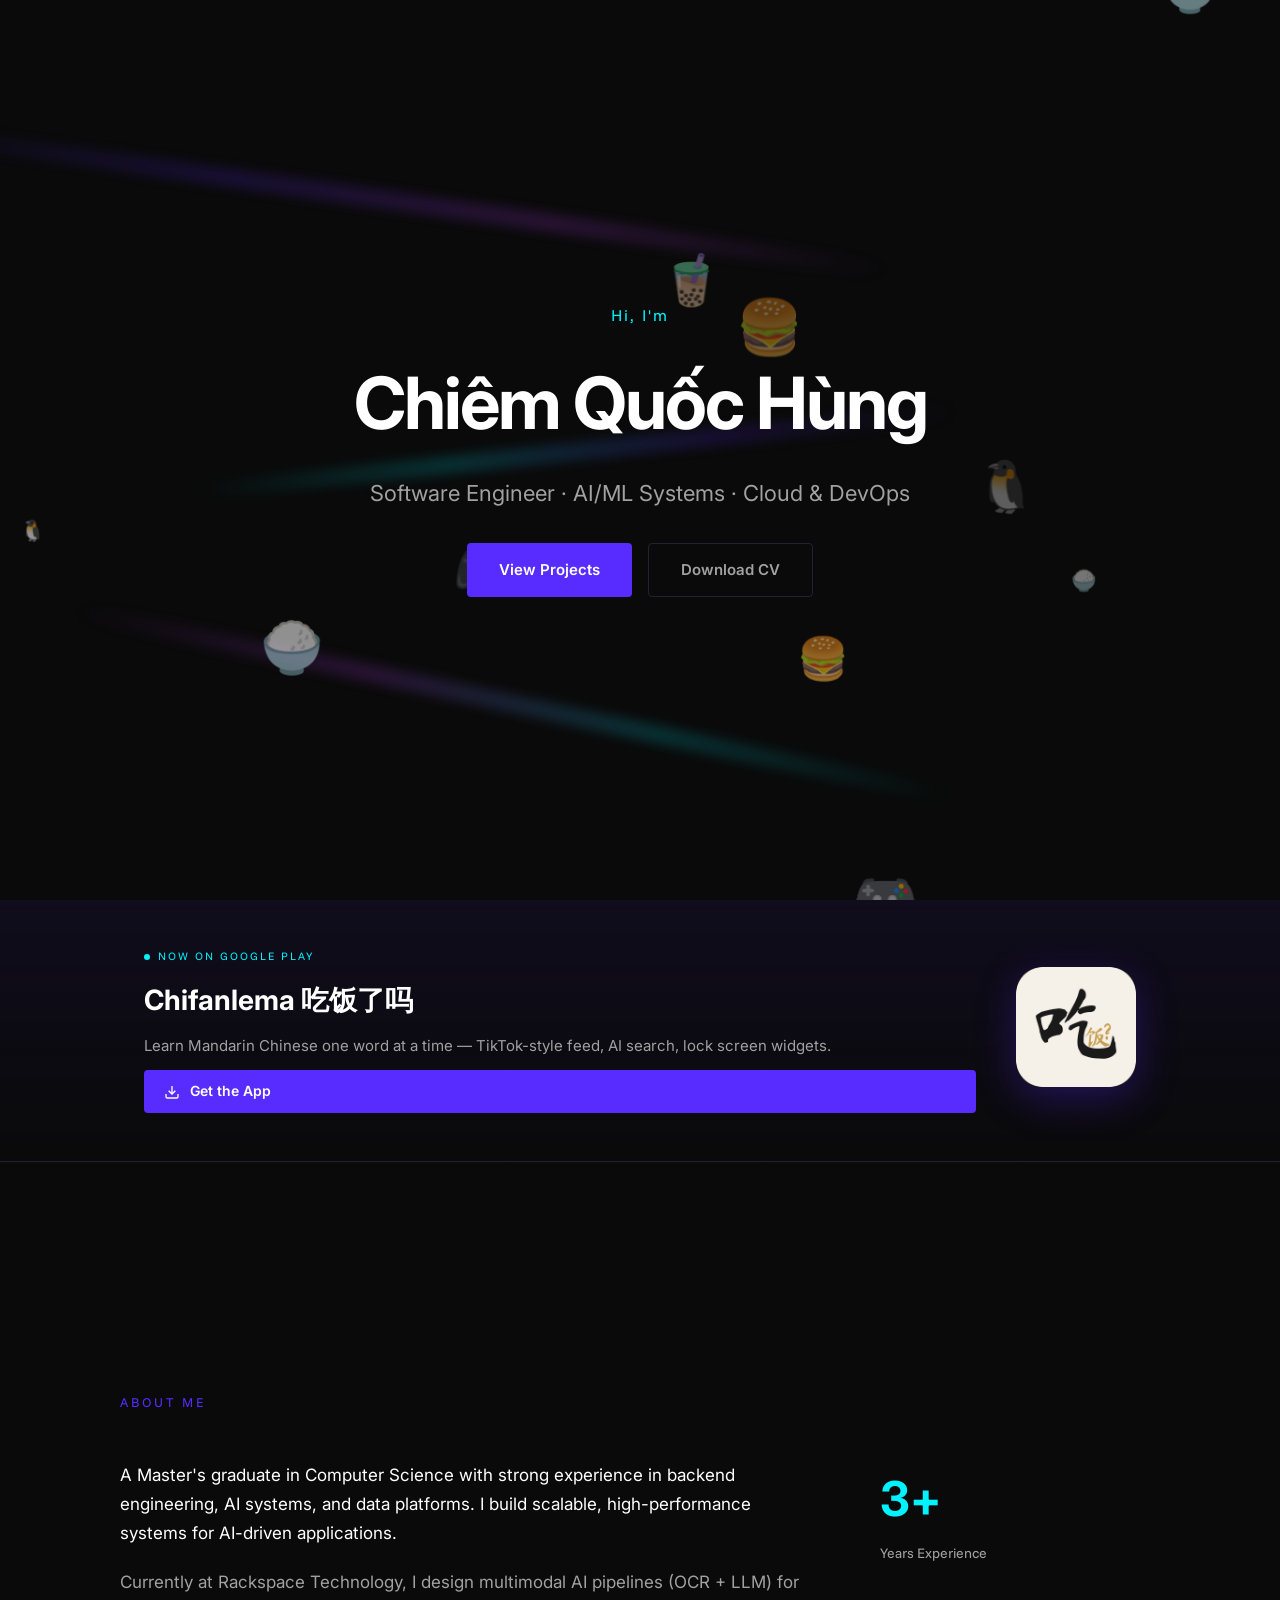
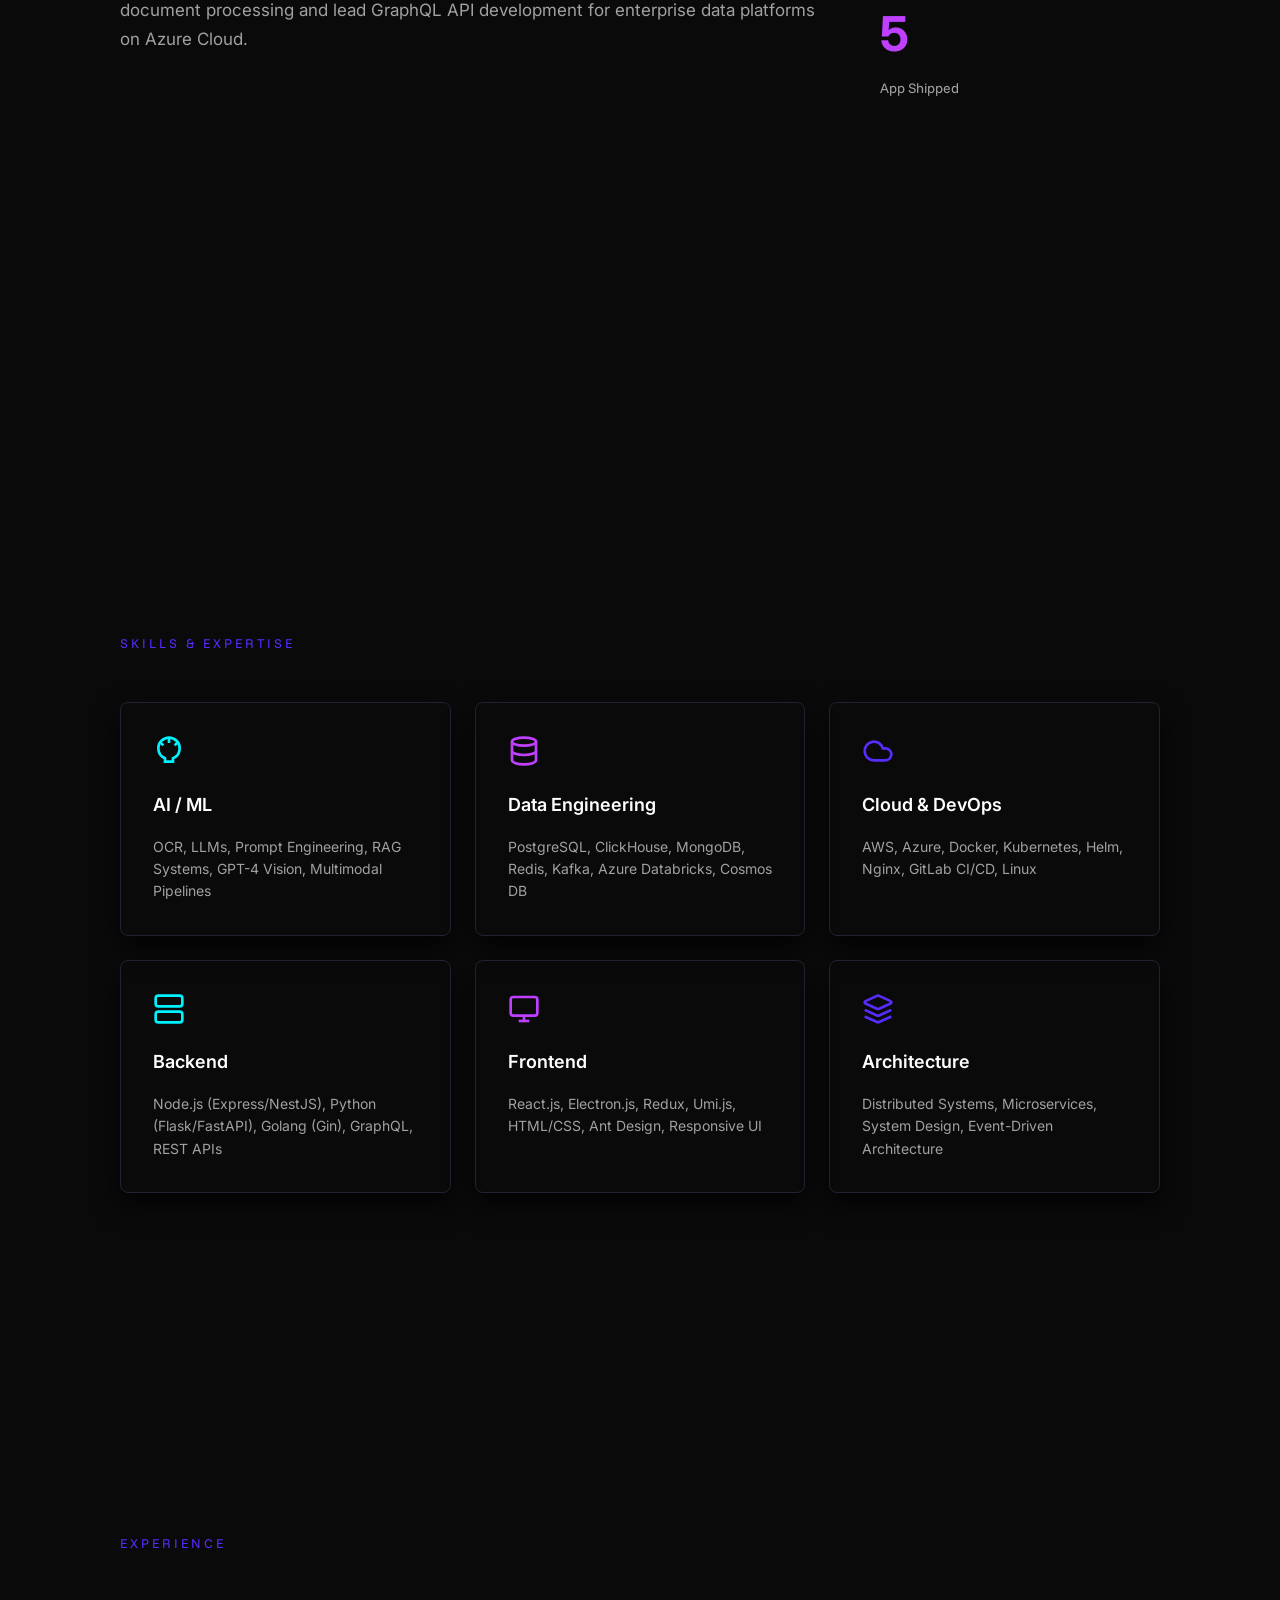
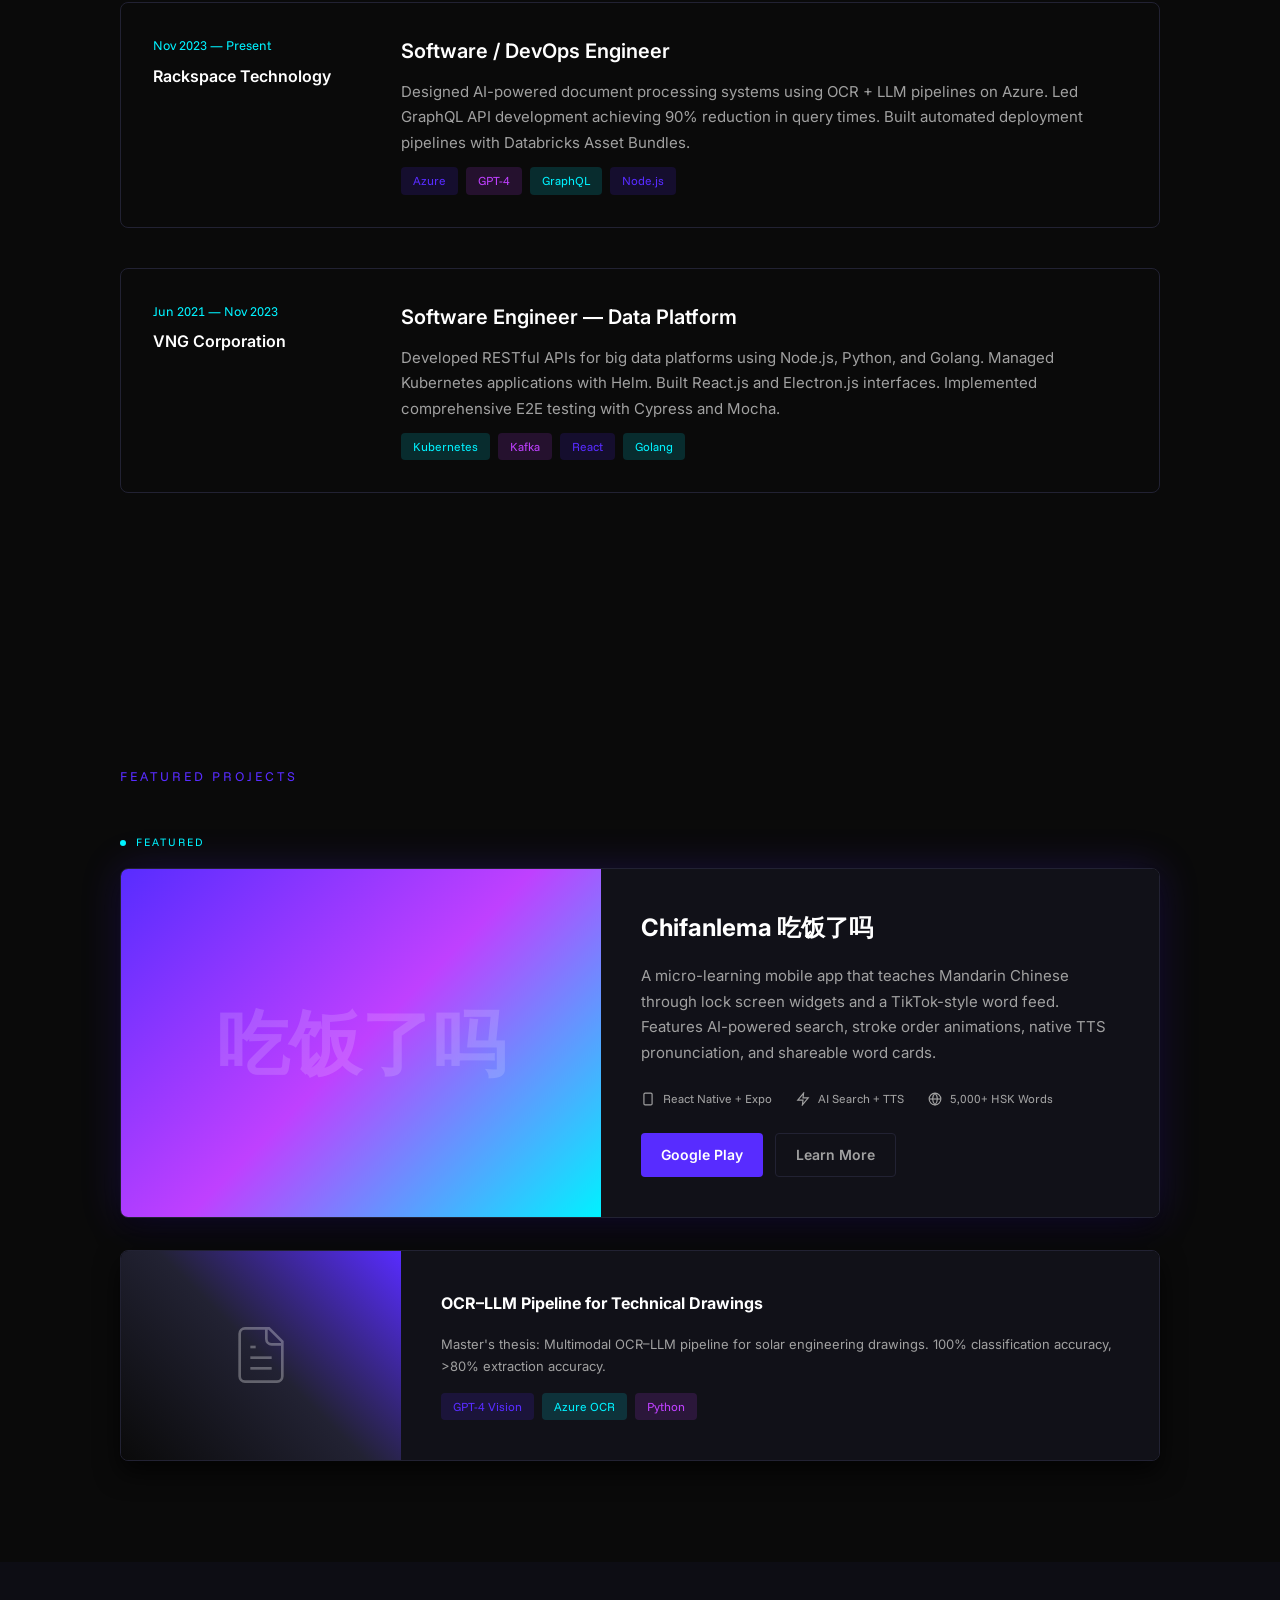
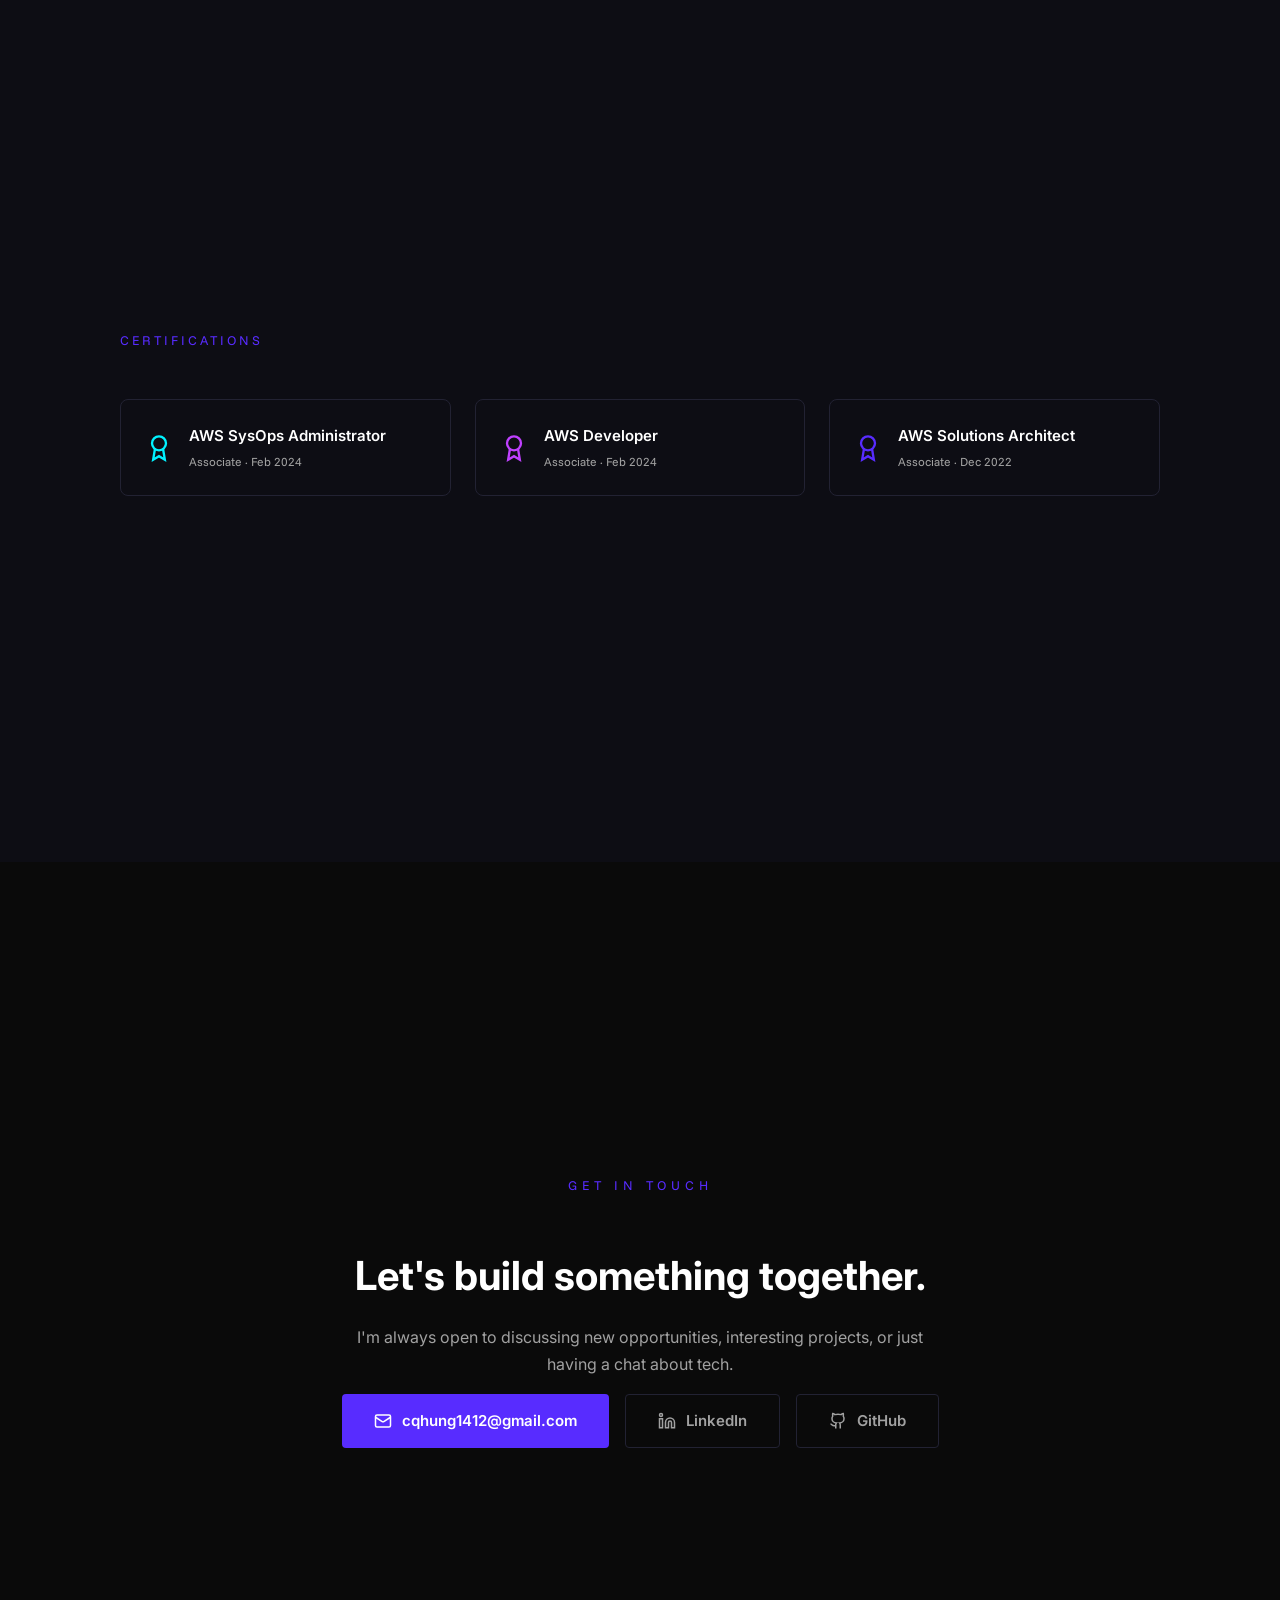
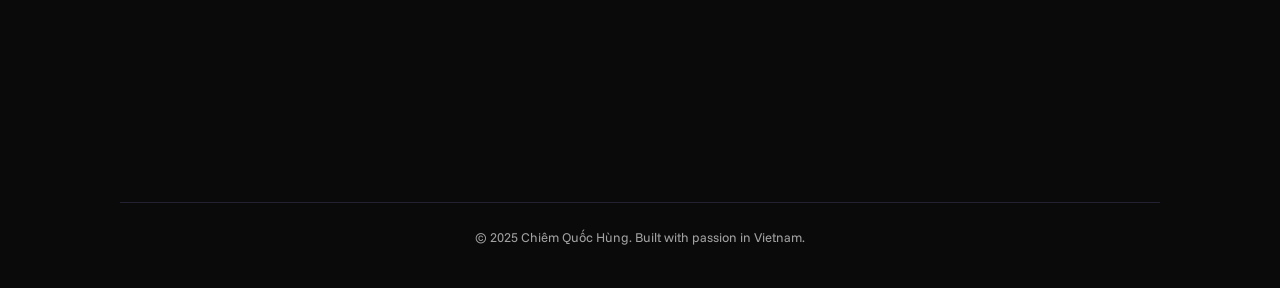
==== index.html @ ba5ef183 "feat: first commit" ====
<!DOCTYPE html>
<html lang="en">
<head>
  <meta charset="UTF-8">
  <meta name="viewport" content="width=device-width, initial-scale=1.0">
  <title>Chiêm Quốc Hùng — Software Engineer</title>
  <link rel="stylesheet" href="style.css">
  <link rel="preconnect" href="https://fonts.googleapis.com">
  <link rel="preconnect" href="https://fonts.gstatic.com" crossorigin>
  <link href="https://fonts.googleapis.com/css2?family=Inter:wght@200;400;600;700&family=Funnel+Sans:wght@400;600&display=swap" rel="stylesheet">
</head>
<body>
  <!-- Floating Emojis Background -->
  <div class="emoji-container" id="emojiContainer"></div>

  <!-- Neon Streaks -->
  <div class="neon-streaks">
    <div class="streak streak-1"></div>
    <div class="streak streak-2"></div>
    <div class="streak streak-3"></div>
  </div>

  <!-- Navigation -->
  <nav class="nav" id="nav">
    <div class="nav-inner">
      <span class="nav-logo">QH</span>
      <div class="nav-links">
        <a href="#about">About</a>
        <a href="#skills">Skills</a>
        <a href="#experience">Work</a>
        <a href="#projects">Projects</a>
        <a href="#contact" class="nav-cta">Contact</a>
      </div>
    </div>
  </nav>

  <!-- Hero Section -->
  <section class="hero" id="hero">
    <div class="hero-content">
      <span class="hero-greeting animate-in">Hi, I'm</span>
      <h1 class="hero-name animate-in" id="heroName">Chiêm Quốc Hùng</h1>
      <p class="hero-role animate-in">Software Engineer · AI/ML Systems · Cloud & DevOps</p>
      <div class="hero-cta animate-in">
        <a href="#projects" class="btn btn-primary">View Projects</a>
        <a href="cv/Chiem-Quoc-Hung-CV.pdf" class="btn btn-secondary" download>Download CV</a>
      </div>
    </div>
  </section>

  <!-- Chifanlema Banner -->
  <section class="app-banner">
    <div class="app-banner-inner">
      <div class="app-banner-left">
        <div class="app-banner-tag">
          <span class="dot"></span>
          <span>NOW ON GOOGLE PLAY</span>
        </div>
        <h2 class="app-banner-title">Chifanlema 吃饭了吗</h2>
        <p class="app-banner-desc">Learn Mandarin Chinese one word at a time — TikTok-style feed, AI search, lock screen widgets.</p>
        <a href="https://play.google.com/store/apps/details?id=com.bigcitybear.chifanlema" class="btn btn-primary btn-sm" target="_blank">
          <svg width="16" height="16" viewBox="0 0 24 24" fill="none" stroke="currentColor" stroke-width="2"><path d="M21 15v4a2 2 0 0 1-2 2H5a2 2 0 0 1-2-2v-4"/><polyline points="7 10 12 15 17 10"/><line x1="12" y1="15" x2="12" y2="3"/></svg>
          Get the App
        </a>
      </div>
      <a href="chifanlema/index.html" class="app-banner-icon-link">
        <img src="chifanlema/assets/icon-light.png" alt="Chifanlema app icon" class="app-banner-icon">
      </a>
    </div>
  </section>

  <!-- About Section -->
  <section class="section" id="about">
    <div class="section-inner">
      <span class="section-label scroll-reveal">ABOUT ME</span>
      <div class="about-grid">
        <div class="about-text">
          <p class="scroll-reveal">A Master's graduate in Computer Science with strong experience in backend engineering, AI systems, and data platforms. I build scalable, high-performance systems for AI-driven applications.</p>
          <p class="scroll-reveal">Currently at Rackspace Technology, I design multimodal AI pipelines (OCR + LLM) for document processing and lead GraphQL API development for enterprise data platforms on Azure Cloud.</p>
          <p class="scroll-reveal">Previously at VNG Corporation, I built big data platform APIs, managed Kubernetes infrastructure, and developed React/Electron desktop applications for data engineering teams.</p>
        </div>
        <div class="about-stats">
          <div class="stat scroll-reveal">
            <div class="stat-value"><span class="stat-num" data-target="4">0</span><span class="stat-plus">+</span></div>
            <span class="stat-label">Years Experience</span>
          </div>
          <div class="stat scroll-reveal">
            <div class="stat-value"><span class="stat-num" data-target="6">0</span></div>
            <span class="stat-label">App Shipped</span>
          </div>
          <div class="stat scroll-reveal">
            <div class="stat-value"><span class="stat-num" data-target="0">0</span></div>
            <span class="stat-label">Break and Run 🎱</span>
          </div>
        </div>
      </div>
    </div>
  </section>

  <!-- Skills Section -->
  <section class="section" id="skills">
    <div class="section-inner">
      <span class="section-label scroll-reveal">SKILLS & EXPERTISE</span>
      <div class="skills-grid">
        <div class="skill-card scroll-reveal">
          <div class="skill-icon" style="color: var(--accent-tertiary)">
            <svg width="32" height="32" viewBox="0 0 24 24" fill="none" stroke="currentColor" stroke-width="2"><path d="M12 2a8 8 0 0 0-8 8c0 3.4 2.1 6.3 5 7.4V20h6v-2.6c2.9-1.1 5-4 5-7.4a8 8 0 0 0-8-8z"/><path d="M12 2v4"/><path d="m4.93 4.93 2.83 2.83"/><path d="m16.24 7.76 2.83-2.83"/></svg>
          </div>
          <h3>AI / ML</h3>
          <p>OCR, LLMs, Prompt Engineering, RAG Systems, GPT-4 Vision, Multimodal Pipelines</p>
        </div>
        <div class="skill-card scroll-reveal">
          <div class="skill-icon" style="color: var(--accent-secondary)">
            <svg width="32" height="32" viewBox="0 0 24 24" fill="none" stroke="currentColor" stroke-width="2"><ellipse cx="12" cy="5" rx="9" ry="3"/><path d="M3 5v14c0 1.66 4 3 9 3s9-1.34 9-3V5"/><path d="M3 12c0 1.66 4 3 9 3s9-1.34 9-3"/></svg>
          </div>
          <h3>Data Engineering</h3>
          <p>PostgreSQL, ClickHouse, MongoDB, Redis, Kafka, Azure Databricks, Cosmos DB</p>
        </div>
        <div class="skill-card scroll-reveal">
          <div class="skill-icon" style="color: var(--accent-primary)">
            <svg width="32" height="32" viewBox="0 0 24 24" fill="none" stroke="currentColor" stroke-width="2"><path d="M17.5 19H9a7 7 0 1 1 6.71-9h1.79a4.5 4.5 0 1 1 0 9Z"/></svg>
          </div>
          <h3>Cloud & DevOps</h3>
          <p>AWS, Azure, Docker, Kubernetes, Helm, Nginx, GitLab CI/CD, Linux</p>
        </div>
        <div class="skill-card scroll-reveal">
          <div class="skill-icon" style="color: var(--accent-tertiary)">
            <svg width="32" height="32" viewBox="0 0 24 24" fill="none" stroke="currentColor" stroke-width="2"><rect width="20" height="8" x="2" y="2" rx="2" ry="2"/><rect width="20" height="8" x="2" y="14" rx="2" ry="2"/><line x1="6" x2="6.01" y1="6" y2="6"/><line x1="6" x2="6.01" y1="18" y2="18"/></svg>
          </div>
          <h3>Backend</h3>
          <p>Node.js (Express/NestJS), Python (Flask/FastAPI), Golang (Gin), GraphQL, REST APIs</p>
        </div>
        <div class="skill-card scroll-reveal">
          <div class="skill-icon" style="color: var(--accent-secondary)">
            <svg width="32" height="32" viewBox="0 0 24 24" fill="none" stroke="currentColor" stroke-width="2"><rect width="20" height="14" x="2" y="3" rx="2"/><line x1="8" x2="16" y1="21" y2="21"/><line x1="12" x2="12" y1="17" y2="21"/></svg>
          </div>
          <h3>Frontend</h3>
          <p>React.js, Electron.js, Redux, Umi.js, HTML/CSS, Ant Design, Responsive UI</p>
        </div>
        <div class="skill-card scroll-reveal">
          <div class="skill-icon" style="color: var(--accent-primary)">
            <svg width="32" height="32" viewBox="0 0 24 24" fill="none" stroke="currentColor" stroke-width="2"><path d="m12.83 2.18a2 2 0 0 0-1.66 0L2.6 6.08a1 1 0 0 0 0 1.83l8.58 3.91a2 2 0 0 0 1.66 0l8.58-3.9a1 1 0 0 0 0-1.83Z"/><path d="m22 17.65-9.17 4.16a2 2 0 0 1-1.66 0L2 17.65"/><path d="m22 12.65-9.17 4.16a2 2 0 0 1-1.66 0L2 12.65"/></svg>
          </div>
          <h3>Architecture</h3>
          <p>Distributed Systems, Microservices, System Design, Event-Driven Architecture</p>
        </div>
      </div>
    </div>
  </section>

  <!-- Experience Section -->
  <section class="section" id="experience">
    <div class="section-inner">
      <span class="section-label scroll-reveal">EXPERIENCE</span>
      <div class="exp-list">
        <div class="exp-card scroll-reveal">
          <div class="exp-left">
            <span class="exp-date">Nov 2023 — Present</span>
            <span class="exp-company">Rackspace Technology</span>
          </div>
          <div class="exp-right">
            <h3>Software / DevOps Engineer</h3>
            <p>Designed AI-powered document processing systems using OCR + LLM pipelines on Azure. Led GraphQL API development achieving 90% reduction in query times. Built automated deployment pipelines with Databricks Asset Bundles.</p>
            <div class="tags">
              <span class="tag tag-primary">Azure</span>
              <span class="tag tag-secondary">GPT-4</span>
              <span class="tag tag-tertiary">GraphQL</span>
              <span class="tag tag-primary">Node.js</span>
            </div>
          </div>
        </div>
        <div class="exp-card scroll-reveal">
          <div class="exp-left">
            <span class="exp-date">Jun 2021 — Nov 2023</span>
            <span class="exp-company">VNG Corporation</span>
          </div>
          <div class="exp-right">
            <h3>Software Engineer — Data Platform</h3>
            <p>Developed RESTful APIs for big data platforms using Node.js, Python, and Golang. Managed Kubernetes applications with Helm. Built React.js and Electron.js interfaces. Implemented comprehensive E2E testing with Cypress and Mocha.</p>
            <div class="tags">
              <span class="tag tag-tertiary">Kubernetes</span>
              <span class="tag tag-secondary">Kafka</span>
              <span class="tag tag-primary">React</span>
              <span class="tag tag-tertiary">Golang</span>
            </div>
          </div>
        </div>
      </div>
    </div>
  </section>

  <!-- Projects Section -->
  <section class="section" id="projects">
    <div class="section-inner">
      <span class="section-label scroll-reveal">FEATURED PROJECTS</span>
      <div class="project-featured scroll-reveal">
        <div class="featured-badge"><span class="dot"></span> FEATURED</div>
        <div class="project-card project-card-featured">
          <div class="project-preview project-preview-chifanlema">
            <span class="project-preview-text">吃饭了吗</span>
          </div>
          <div class="project-body">
            <h3>Chifanlema 吃饭了吗</h3>
            <p>A micro-learning mobile app that teaches Mandarin Chinese through lock screen widgets and a TikTok-style word feed. Features AI-powered search, stroke order animations, native TTS pronunciation, and shareable word cards.</p>
            <div class="project-features">
              <span><svg width="14" height="14" viewBox="0 0 24 24" fill="none" stroke="currentColor" stroke-width="2"><rect width="14" height="20" x="5" y="2" rx="2" ry="2"/><path d="M12 18h.01"/></svg> React Native + Expo</span>
              <span><svg width="14" height="14" viewBox="0 0 24 24" fill="none" stroke="currentColor" stroke-width="2"><path d="M13 2 3 14h9l-1 8 10-12h-9l1-8z"/></svg> AI Search + TTS</span>
              <span><svg width="14" height="14" viewBox="0 0 24 24" fill="none" stroke="currentColor" stroke-width="2"><circle cx="12" cy="12" r="10"/><path d="M12 2a14.5 14.5 0 0 0 0 20 14.5 14.5 0 0 0 0-20"/><path d="M2 12h20"/></svg> 5,000+ HSK Words</span>
            </div>
            <div class="project-links">
              <a href="https://play.google.com/store/apps/details?id=com.bigcitybear.chifanlema" class="btn btn-primary btn-sm" target="_blank">Google Play</a>
              <a href="chifanlema/index.html" class="btn btn-secondary btn-sm">Learn More</a>
            </div>
          </div>
        </div>
      </div>
      <div class="project-card project-card-secondary scroll-reveal">
        <div class="project-preview project-preview-thesis">
          <svg width="64" height="64" viewBox="0 0 24 24" fill="none" stroke="currentColor" stroke-width="1" opacity="0.3"><path d="M15 2H6a2 2 0 0 0-2 2v16a2 2 0 0 0 2 2h12a2 2 0 0 0 2-2V7Z"/><path d="M14 2v4a2 2 0 0 0 2 2h4"/><path d="M10 9H8"/><path d="M16 13H8"/><path d="M16 17H8"/></svg>
        </div>
        <div class="project-body">
          <h3>OCR–LLM Pipeline for Technical Drawings</h3>
          <p>Master's thesis: Multimodal OCR–LLM pipeline for solar engineering drawings. 100% classification accuracy, >80% extraction accuracy.</p>
          <div class="tags">
            <span class="tag tag-primary">GPT-4 Vision</span>
            <span class="tag tag-tertiary">Azure OCR</span>
            <span class="tag tag-secondary">Python</span>
          </div>
        </div>
      </div>
    </div>
  </section>

  <!-- Certifications Section -->
  <section class="section section-alt" id="certifications">
    <div class="section-inner">
      <span class="section-label scroll-reveal">CERTIFICATIONS</span>
      <div class="certs-row">
        <div class="cert-card scroll-reveal">
          <svg width="28" height="28" viewBox="0 0 24 24" fill="none" stroke="var(--accent-tertiary)" stroke-width="2"><circle cx="12" cy="8" r="6"/><path d="M15.477 12.89 17 22l-5-3-5 3 1.523-9.11"/></svg>
          <div class="cert-info">
            <strong>AWS SysOps Administrator</strong>
            <span>Associate · Feb 2024</span>
          </div>
        </div>
        <div class="cert-card scroll-reveal">
          <svg width="28" height="28" viewBox="0 0 24 24" fill="none" stroke="var(--accent-secondary)" stroke-width="2"><circle cx="12" cy="8" r="6"/><path d="M15.477 12.89 17 22l-5-3-5 3 1.523-9.11"/></svg>
          <div class="cert-info">
            <strong>AWS Developer</strong>
            <span>Associate · Feb 2024</span>
          </div>
        </div>
        <div class="cert-card scroll-reveal">
          <svg width="28" height="28" viewBox="0 0 24 24" fill="none" stroke="var(--accent-primary)" stroke-width="2"><circle cx="12" cy="8" r="6"/><path d="M15.477 12.89 17 22l-5-3-5 3 1.523-9.11"/></svg>
          <div class="cert-info">
            <strong>AWS Solutions Architect</strong>
            <span>Associate · Dec 2022</span>
          </div>
        </div>
      </div>
    </div>
  </section>

  <!-- Contact Section -->
  <section class="section" id="contact">
    <div class="section-inner section-center">
      <span class="section-label scroll-reveal">GET IN TOUCH</span>
      <h2 class="contact-heading scroll-reveal" id="contactHeading">Let's build something together.</h2>
      <p class="contact-desc scroll-reveal">I'm always open to discussing new opportunities, interesting projects, or just having a chat about tech.</p>
      <div class="contact-links scroll-reveal">
        <a href="mailto:cqhung1412@gmail.com" class="btn btn-primary">
          <svg width="18" height="18" viewBox="0 0 24 24" fill="none" stroke="currentColor" stroke-width="2"><rect width="20" height="16" x="2" y="4" rx="2"/><path d="m22 7-8.97 5.7a1.94 1.94 0 0 1-2.06 0L2 7"/></svg>
          cqhung1412@gmail.com
        </a>
        <a href="https://www.linkedin.com/in/cqhung1412/" class="btn btn-secondary" target="_blank">
          <svg width="18" height="18" viewBox="0 0 24 24" fill="none" stroke="currentColor" stroke-width="2"><path d="M16 8a6 6 0 0 1 6 6v7h-4v-7a2 2 0 0 0-2-2 2 2 0 0 0-2 2v7h-4v-7a6 6 0 0 1 6-6z"/><rect width="4" height="12" x="2" y="9"/><circle cx="4" cy="4" r="2"/></svg>
          LinkedIn
        </a>
        <a href="https://github.com/cqhung1412" class="btn btn-secondary" target="_blank">
          <svg width="18" height="18" viewBox="0 0 24 24" fill="none" stroke="currentColor" stroke-width="2"><path d="M15 22v-4a4.8 4.8 0 0 0-1-3.5c3 0 6-2 6-5.5.08-1.25-.27-2.48-1-3.5.28-1.15.28-2.35 0-3.5 0 0-1 0-3 1.5-2.64-.5-5.36-.5-8 0C6 2 5 2 5 2c-.3 1.15-.3 2.35 0 3.5A5.403 5.403 0 0 0 4 9c0 3.5 3 5.5 6 5.5-.39.49-.68 1.05-.85 1.65-.17.6-.22 1.23-.15 1.85v4"/><path d="M9 18c-4.51 2-5-2-7-2"/></svg>
          GitHub
        </a>
      </div>
    </div>
  </section>

  <!-- Footer -->
  <footer class="footer">
    <div class="footer-divider"></div>
    <p>© 2025 Chiêm Quốc Hùng. Built with passion in Vietnam.</p>
  </footer>

  <script src="script.js"></script>
</body>
</html>
---- style.css ----
:root {
  --surface-inverse: #0A0A0A;
  --foreground-inverse: #FFFFFF;
  --foreground-muted: #A1A1A1;
  --border-subtle: #222233;
  --accent-primary: #582CFF;
  --accent-secondary: #BF40FF;
  --accent-tertiary: #00F2FF;
  --rounded-sm: 4px;
  --rounded-lg: 8px;
  --font-heading: 'Inter', sans-serif;
  --font-body: 'Geist', 'Inter', sans-serif;
  --font-caption: 'Funnel Sans', sans-serif;
}

* { margin: 0; padding: 0; box-sizing: border-box; }

html {
  scroll-behavior: smooth;
  scroll-snap-type: y mandatory;
}

body {
  font-family: var(--font-body);
  background: var(--surface-inverse);
  color: var(--foreground-inverse);
  line-height: 1.6;
  overflow-x: hidden;
}

/* Emoji Container */
.emoji-container {
  position: fixed;
  top: 0;
  left: 0;
  width: 100%;
  height: 100%;
  pointer-events: none;
  z-index: 1;
  overflow: hidden;
}

.floating-emoji {
  position: absolute;
  font-size: 32px;
  opacity: 0.4;
  will-change: transform;
  user-select: none;
}

/* Neon Streaks */
.neon-streaks {
  position: fixed;
  top: 0;
  left: 0;
  width: 100%;
  height: 100%;
  pointer-events: none;
  z-index: 0;
  overflow: hidden;
}

.streak {
  position: absolute;
  height: 3px;
  border-radius: 2px;
  filter: blur(8px);
  animation: streakGlow 4s ease-in-out infinite alternate;
}

.streak-1 {
  width: 80%;
  top: 22%;
  left: -10%;
  background: linear-gradient(90deg, transparent, var(--accent-primary), var(--accent-secondary), transparent);
  transform: rotate(8deg);
  animation-delay: 0s;
  animation-duration: 5s;
}

.streak-2 {
  width: 60%;
  top: 50%;
  left: 15%;
  background: linear-gradient(90deg, transparent, var(--accent-tertiary), var(--accent-primary), transparent);
  transform: rotate(-6deg);
  animation-delay: 1.5s;
  animation-duration: 6s;
}

.streak-3 {
  width: 70%;
  top: 78%;
  left: 5%;
  background: linear-gradient(90deg, transparent, var(--accent-secondary), var(--accent-tertiary), transparent);
  transform: rotate(12deg);
  animation-delay: 3s;
  animation-duration: 7s;
}

@keyframes streakGlow {
  0% { opacity: 0.15; transform: translateX(-20px) rotate(var(--rotation, 8deg)); }
  50% { opacity: 0.4; }
  100% { opacity: 0.2; transform: translateX(20px) rotate(var(--rotation, 8deg)); }
}

/* Navigation */
.nav {
  position: fixed;
  top: 0;
  left: 0;
  right: 0;
  z-index: 1000;
  padding: 16px 0;
  backdrop-filter: blur(20px);
  background: rgba(10, 10, 10, 0.8);
  border-bottom: 1px solid transparent;
  transform: translateY(-100%);
  transition: transform 0.3s ease, border-color 0.3s ease;
}

.nav.visible {
  transform: translateY(0);
  border-bottom-color: var(--border-subtle);
}

.nav-inner {
  max-width: 1040px;
  margin: 0 auto;
  padding: 0 24px;
  display: flex;
  justify-content: space-between;
  align-items: center;
}

.nav-logo {
  font-family: var(--font-heading);
  font-size: 20px;
  font-weight: 700;
  color: var(--foreground-inverse);
}

.nav-links {
  display: flex;
  align-items: center;
  gap: 32px;
}

.nav-links a {
  font-family: var(--font-body);
  font-size: 14px;
  color: var(--foreground-muted);
  text-decoration: none;
  transition: color 0.2s;
}

.nav-links a:hover {
  color: var(--foreground-inverse);
}

.nav-cta {
  background: var(--accent-primary) !important;
  color: var(--foreground-inverse) !important;
  padding: 8px 16px;
  border-radius: var(--rounded-sm);
  font-weight: 600;
}

.nav-cta:hover {
  background: #6b3fff !important;
}

/* Hero */
.hero {
  position: relative;
  min-height: 100vh;
  display: flex;
  align-items: center;
  justify-content: center;
  text-align: center;
  z-index: 2;
  padding: 0 24px;
  scroll-snap-align: start;
}

.hero-content {
  display: flex;
  flex-direction: column;
  align-items: center;
  gap: 16px;
}

.hero-greeting {
  font-family: var(--font-caption);
  font-size: 16px;
  color: var(--accent-tertiary);
  letter-spacing: 2px;
  opacity: 0;
  transform: translateY(20px);
}

.hero-name {
  font-family: var(--font-heading);
  font-size: clamp(40px, 8vw, 72px);
  font-weight: 700;
  color: var(--foreground-inverse);
  letter-spacing: -2px;
  opacity: 0;
  transform: translateY(20px);
  min-height: 1.2em;
}

.hero-role {
  font-family: var(--font-body);
  font-size: clamp(16px, 2.5vw, 22px);
  color: var(--foreground-muted);
  opacity: 0;
  transform: translateY(20px);
}

.hero-cta {
  display: flex;
  gap: 16px;
  margin-top: 16px;
  opacity: 0;
  transform: translateY(20px);
}

.animate-in.visible {
  opacity: 1;
  transform: translateY(0);
  transition: opacity 0.6s ease, transform 0.6s ease;
}

/* Buttons */
.btn {
  display: inline-flex;
  align-items: center;
  gap: 10px;
  padding: 14px 32px;
  border-radius: var(--rounded-sm);
  font-family: var(--font-body);
  font-size: 15px;
  font-weight: 600;
  text-decoration: none;
  transition: all 0.2s ease;
  cursor: pointer;
  border: none;
}

.btn-primary {
  background: var(--accent-primary);
  color: var(--foreground-inverse);
}

.btn-primary:hover {
  background: #6b3fff;
  transform: scale(1.03);
  box-shadow: 0 0 20px rgba(88, 44, 255, 0.4);
}

.btn-secondary {
  background: transparent;
  color: var(--foreground-muted);
  border: 1px solid var(--border-subtle);
}

.btn-secondary:hover {
  color: var(--foreground-inverse);
  border-color: var(--foreground-muted);
  transform: scale(1.03);
}

.btn-sm {
  padding: 10px 20px;
  font-size: 14px;
}

/* App Banner */
.app-banner {
  position: relative;
  z-index: 2;
  background: linear-gradient(180deg, rgba(88, 44, 255, 0.08) 0%, var(--surface-inverse) 100%);
  border-bottom: 1px solid var(--border-subtle);
  scroll-snap-align: start;
  scroll-margin-top: 60px;
}

.app-banner-inner {
  max-width: 1040px;
  margin: 0 auto;
  padding: 48px 24px;
  display: flex;
  align-items: center;
  gap: 40px;
}

.app-banner-left {
  flex: 1;
  display: flex;
  flex-direction: column;
  gap: 12px;
}

.app-banner-tag {
  display: flex;
  align-items: center;
  gap: 8px;
  font-family: var(--font-caption);
  font-size: 11px;
  color: var(--accent-tertiary);
  letter-spacing: 2px;
}

.dot {
  width: 6px;
  height: 6px;
  border-radius: 50%;
  background: var(--accent-tertiary);
  animation: pulse 2s ease-in-out infinite;
}

@keyframes pulse {
  0%, 100% { opacity: 1; }
  50% { opacity: 0.4; }
}

.app-banner-title {
  font-family: var(--font-heading);
  font-size: 28px;
  font-weight: 700;
  color: var(--foreground-inverse);
}

.app-banner-desc {
  font-family: var(--font-body);
  font-size: 15px;
  color: var(--foreground-muted);
  line-height: 1.6;
}

.app-banner-icon-link {
  flex-shrink: 0;
  transition: transform 0.3s ease;
  animation: iconFloat 3s ease-in-out infinite;
}

.app-banner-icon-link:hover {
  transform: scale(1.05) rotateY(10deg);
}

.app-banner-icon {
  width: 120px;
  height: 120px;
  border-radius: 24px;
  box-shadow: 0 12px 40px rgba(88, 44, 255, 0.3);
}

@keyframes iconFloat {
  0%, 100% { transform: translateY(0) rotate(0deg); }
  50% { transform: translateY(-8px) rotate(2deg); }
}

/* Sections */
.section {
  position: relative;
  z-index: 2;
  padding: 100px 24px;
  scroll-snap-align: start;
  scroll-margin-top: 60px;
  min-height: 100vh;
  display: flex;
  align-items: center;
  justify-content: center;
}

.section-alt {
  background: #0D0D14;
}

.section-inner {
  max-width: 1040px;
  margin: 0 auto;
  width: 100%;
}

.section-center {
  text-align: center;
  display: flex;
  flex-direction: column;
  align-items: center;
}

.section-label {
  display: inline-block;
  font-family: var(--font-caption);
  font-size: 13px;
  color: var(--accent-primary);
  letter-spacing: 3px;
  margin-bottom: 48px;
}

/* Scroll Reveal */
.scroll-reveal {
  opacity: 0;
  transform: translateY(30px);
  transition: opacity 0.6s ease, transform 0.6s ease;
}

.scroll-reveal.visible {
  opacity: 1;
  transform: translateY(0);
}

/* About */
.about-grid {
  display: flex;
  gap: 64px;
}

.about-text {
  flex: 1;
  display: flex;
  flex-direction: column;
  gap: 20px;
}

.about-text p {
  font-size: 17px;
  line-height: 1.7;
  color: var(--foreground-muted);
}

.about-text p:first-child {
  color: var(--foreground-inverse);
}

.about-stats {
  width: 280px;
  display: flex;
  flex-direction: column;
  gap: 32px;
}

.stat {
  display: flex;
  flex-direction: column;
  gap: 4px;
}

.stat-value {
  display: flex;
  align-items: baseline;
}

.stat-num {
  font-family: var(--font-heading);
  font-size: 48px;
  font-weight: 700;
  color: var(--accent-tertiary);
}

.stat:nth-child(2) .stat-num { color: var(--accent-secondary); }
.stat:nth-child(3) .stat-num { color: var(--accent-primary); }

.stat-plus {
  font-family: var(--font-heading);
  font-size: 48px;
  font-weight: 700;
  color: var(--accent-tertiary);
}

.stat-label {
  font-family: var(--font-caption);
  font-size: 14px;
  color: var(--foreground-muted);
}

/* Skills */
.skills-grid {
  display: grid;
  grid-template-columns: repeat(3, 1fr);
  gap: 24px;
}

.skill-card {
  padding: 32px;
  border-radius: var(--rounded-lg);
  border: 1px solid var(--border-subtle);
  box-shadow: 0 12px 24px rgba(0, 0, 0, 0.7);
  display: flex;
  flex-direction: column;
  gap: 16px;
  transition: transform 0.3s ease, box-shadow 0.3s ease;
}

.skill-card:hover {
  transform: translateY(-4px);
  box-shadow: 0 16px 32px rgba(0, 0, 0, 0.8), 0 0 20px rgba(88, 44, 255, 0.1);
}

.skill-card h3 {
  font-family: var(--font-heading);
  font-size: 18px;
  font-weight: 600;
}

.skill-card p {
  font-size: 14px;
  color: var(--foreground-muted);
  line-height: 1.6;
}

/* Experience */
.exp-list {
  display: flex;
  flex-direction: column;
  gap: 40px;
}

.exp-card {
  display: flex;
  gap: 48px;
  padding: 32px;
  border-radius: var(--rounded-lg);
  border: 1px solid var(--border-subtle);
  transition: transform 0.3s ease, border-color 0.3s ease;
}

.exp-card:hover {
  transform: translateX(4px);
  border-color: var(--accent-primary);
}

.exp-left {
  width: 200px;
  flex-shrink: 0;
  display: flex;
  flex-direction: column;
  gap: 8px;
}

.exp-date {
  font-family: var(--font-caption);
  font-size: 13px;
  color: var(--accent-tertiary);
}

.exp-company {
  font-family: var(--font-heading);
  font-size: 16px;
  font-weight: 600;
}

.exp-right {
  flex: 1;
  display: flex;
  flex-direction: column;
  gap: 12px;
}

.exp-right h3 {
  font-family: var(--font-heading);
  font-size: 20px;
  font-weight: 600;
}

.exp-right p {
  font-size: 15px;
  color: var(--foreground-muted);
  line-height: 1.7;
}

/* Tags */
.tags {
  display: flex;
  flex-wrap: wrap;
  gap: 8px;
}

.tag {
  padding: 4px 12px;
  border-radius: var(--rounded-sm);
  font-family: var(--font-caption);
  font-size: 12px;
}

.tag-primary { background: rgba(88, 44, 255, 0.15); color: var(--accent-primary); }
.tag-secondary { background: rgba(191, 64, 255, 0.15); color: var(--accent-secondary); }
.tag-tertiary { background: rgba(0, 242, 255, 0.15); color: var(--accent-tertiary); }

/* Projects */
.project-featured {
  margin-bottom: 32px;
}

.featured-badge {
  display: flex;
  align-items: center;
  gap: 10px;
  font-family: var(--font-caption);
  font-size: 11px;
  color: var(--accent-tertiary);
  letter-spacing: 2px;
  margin-bottom: 16px;
}

.project-card {
  border-radius: var(--rounded-lg);
  border: 1px solid var(--border-subtle);
  overflow: hidden;
  transition: transform 0.3s ease, box-shadow 0.3s ease;
}

.project-card:hover {
  transform: scale(1.01);
}

.project-card-featured {
  display: flex;
  box-shadow: 0 0 40px rgba(88, 44, 255, 0.2), 0 12px 24px rgba(0, 0, 0, 0.7);
  animation: featuredGlow 3s ease-in-out infinite alternate;
}

@keyframes featuredGlow {
  0% { box-shadow: 0 0 30px rgba(88, 44, 255, 0.15), 0 12px 24px rgba(0, 0, 0, 0.7); }
  100% { box-shadow: 0 0 50px rgba(88, 44, 255, 0.3), 0 12px 24px rgba(0, 0, 0, 0.7); }
}

.project-card-featured:hover {
  box-shadow: 0 0 60px rgba(88, 44, 255, 0.4), 0 16px 32px rgba(0, 0, 0, 0.8);
}

.project-card-secondary {
  display: flex;
  box-shadow: 0 12px 24px rgba(0, 0, 0, 0.7);
}

.project-preview {
  width: 480px;
  min-height: 300px;
  flex-shrink: 0;
  display: flex;
  align-items: center;
  justify-content: center;
}

.project-preview-chifanlema {
  background: linear-gradient(135deg, #582CFF, #BF40FF 50%, #00F2FF);
}

.project-preview-text {
  font-size: 72px;
  font-weight: 700;
  color: rgba(255, 255, 255, 0.15);
  font-family: var(--font-heading);
}

.project-preview-thesis {
  width: 280px;
  min-height: 200px;
  background: linear-gradient(45deg, #0A0A0A, #222233 50%, #582CFF);
  color: var(--foreground-inverse);
}

.project-body {
  flex: 1;
  padding: 40px;
  display: flex;
  flex-direction: column;
  justify-content: center;
  gap: 16px;
  background: #111118;
}

.project-body h3 {
  font-family: var(--font-heading);
  font-size: 24px;
  font-weight: 700;
}

.project-card-secondary .project-body h3 {
  font-size: 16px;
}

.project-body p {
  font-size: 15px;
  color: var(--foreground-muted);
  line-height: 1.7;
}

.project-card-secondary .project-body p {
  font-size: 13px;
}

.project-features {
  display: flex;
  gap: 24px;
  padding-top: 8px;
}

.project-features span {
  display: flex;
  align-items: center;
  gap: 8px;
  font-family: var(--font-caption);
  font-size: 12px;
  color: var(--foreground-muted);
}

.project-links {
  display: flex;
  gap: 12px;
  padding-top: 8px;
}

/* Certifications */
.certs-row {
  display: flex;
  gap: 24px;
}

.cert-card {
  flex: 1;
  display: flex;
  align-items: center;
  gap: 16px;
  padding: 24px;
  border-radius: var(--rounded-lg);
  border: 1px solid var(--border-subtle);
  transition: border-color 0.3s ease;
}

.cert-card:hover {
  border-color: var(--accent-primary);
}

.cert-info {
  display: flex;
  flex-direction: column;
  gap: 4px;
}

.cert-info strong {
  font-family: var(--font-heading);
  font-size: 15px;
  font-weight: 600;
}

.cert-info span {
  font-family: var(--font-caption);
  font-size: 12px;
  color: var(--foreground-muted);
}

/* Contact */
.contact-heading {
  font-family: var(--font-heading);
  font-size: clamp(28px, 4vw, 40px);
  font-weight: 700;
  margin-bottom: 16px;
}

.contact-desc {
  font-size: 16px;
  color: var(--foreground-muted);
  max-width: 600px;
  line-height: 1.7;
  margin-bottom: 16px;
}

.contact-links {
  display: flex;
  gap: 16px;
  flex-wrap: wrap;
  justify-content: center;
}

/* Footer */
.footer {
  position: relative;
  z-index: 2;
  padding: 40px 24px;
  text-align: center;
  scroll-snap-align: end;
}

.footer-divider {
  max-width: 1040px;
  margin: 0 auto 24px;
  height: 1px;
  background: var(--border-subtle);
}

.footer p {
  font-family: var(--font-caption);
  font-size: 13px;
  color: var(--foreground-muted);
}

/* Responsive */
@media (max-width: 900px) {
  .about-grid { flex-direction: column; }
  .about-stats { width: 100%; flex-direction: row; justify-content: space-around; }
  .skills-grid { grid-template-columns: repeat(2, 1fr); }
  .exp-card { flex-direction: column; gap: 16px; }
  .exp-left { width: 100%; }
  .project-card-featured { flex-direction: column; }
  .project-card-secondary { flex-direction: column; }
  .project-preview { width: 100%; min-height: 180px; }
  .project-preview-thesis { width: 100%; }
  .project-body { padding: 24px; }
  .project-body h3 { font-size: 20px; }
  .project-body p { font-size: 14px; }
  .project-features { flex-direction: column; gap: 8px; }
  .project-links { flex-wrap: wrap; }
  .certs-row { flex-direction: column; }
  .app-banner-inner { flex-direction: column; text-align: center; align-items: center; }
}

@media (max-width: 600px) {
  .skills-grid { grid-template-columns: 1fr; }
  .nav-links a:not(.nav-cta) { display: none; }
  .hero-cta { flex-direction: column; align-items: center; }
  .contact-links { flex-direction: column; align-items: center; }
  .project-preview-text { font-size: 48px; }
  .featured-badge { margin-bottom: 12px; }
  .section { min-height: auto; padding: 80px 16px; }
  .app-banner { scroll-snap-align: none; }
}
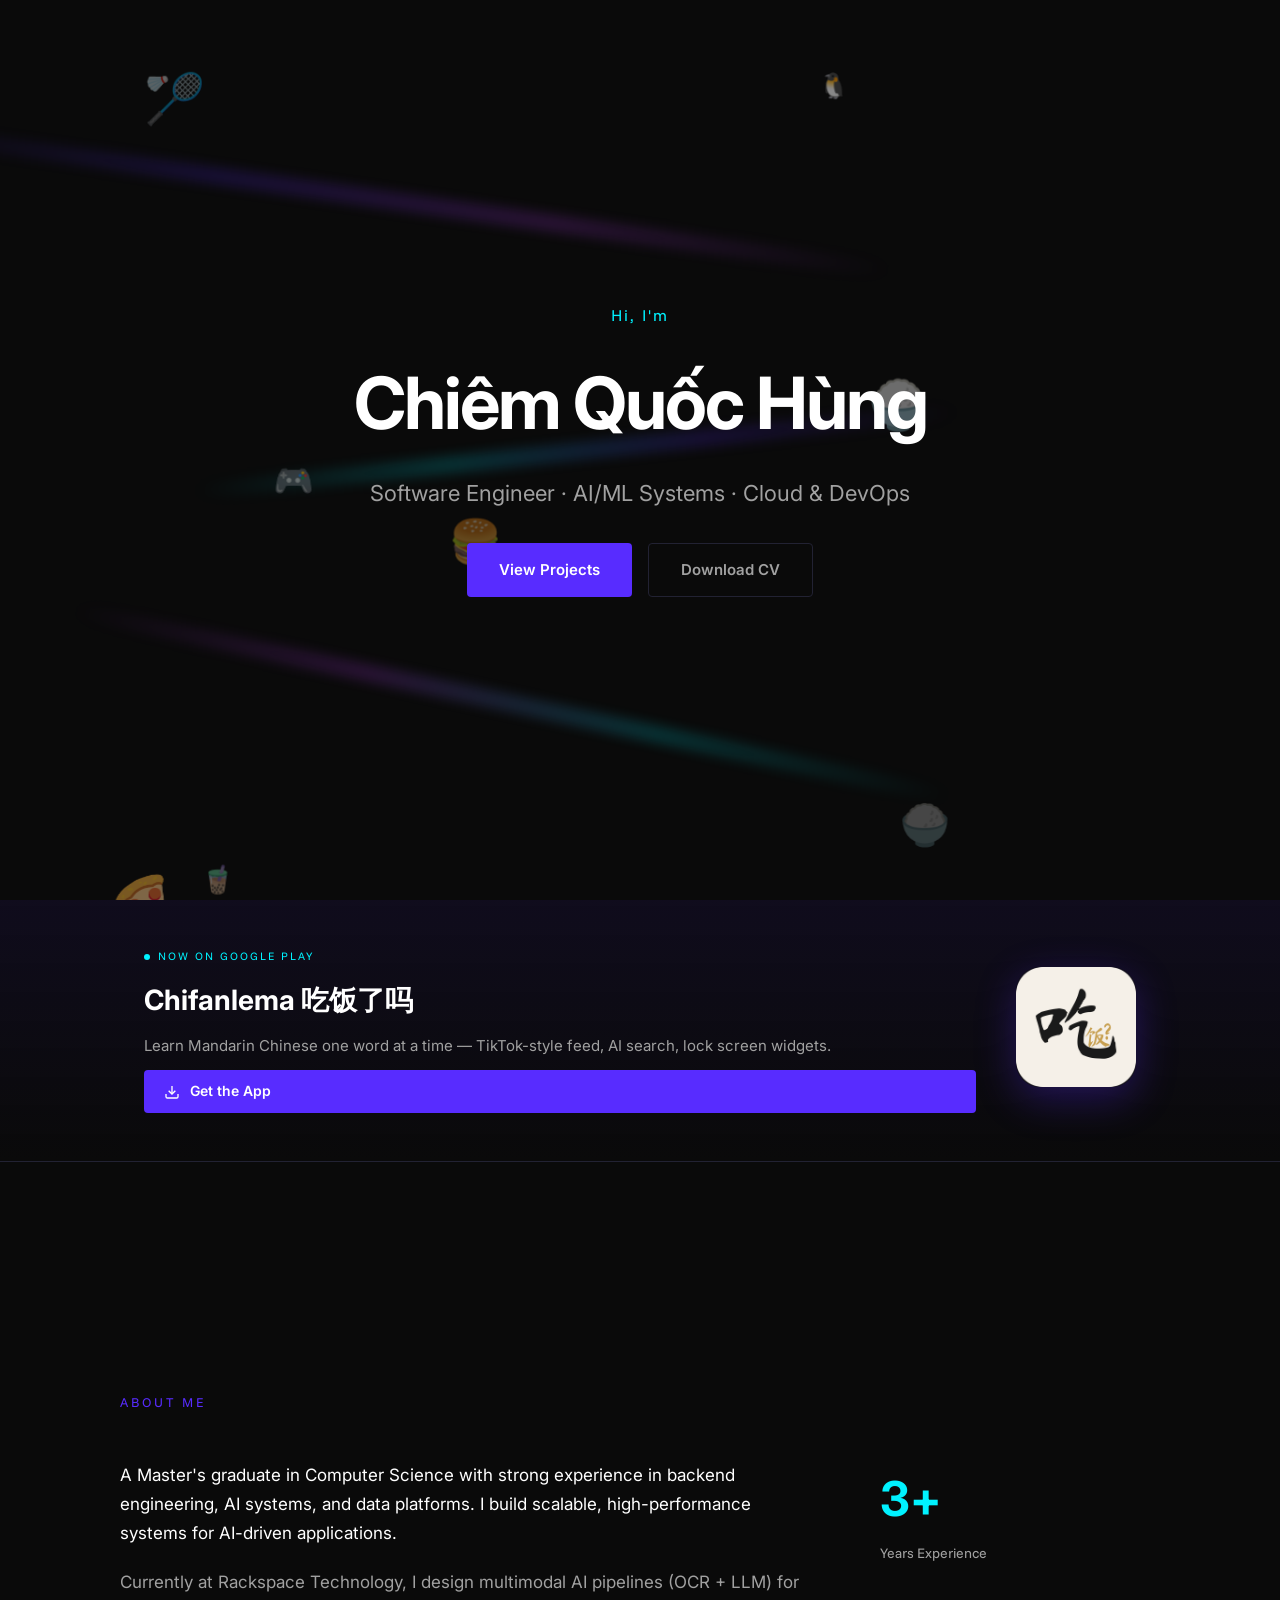
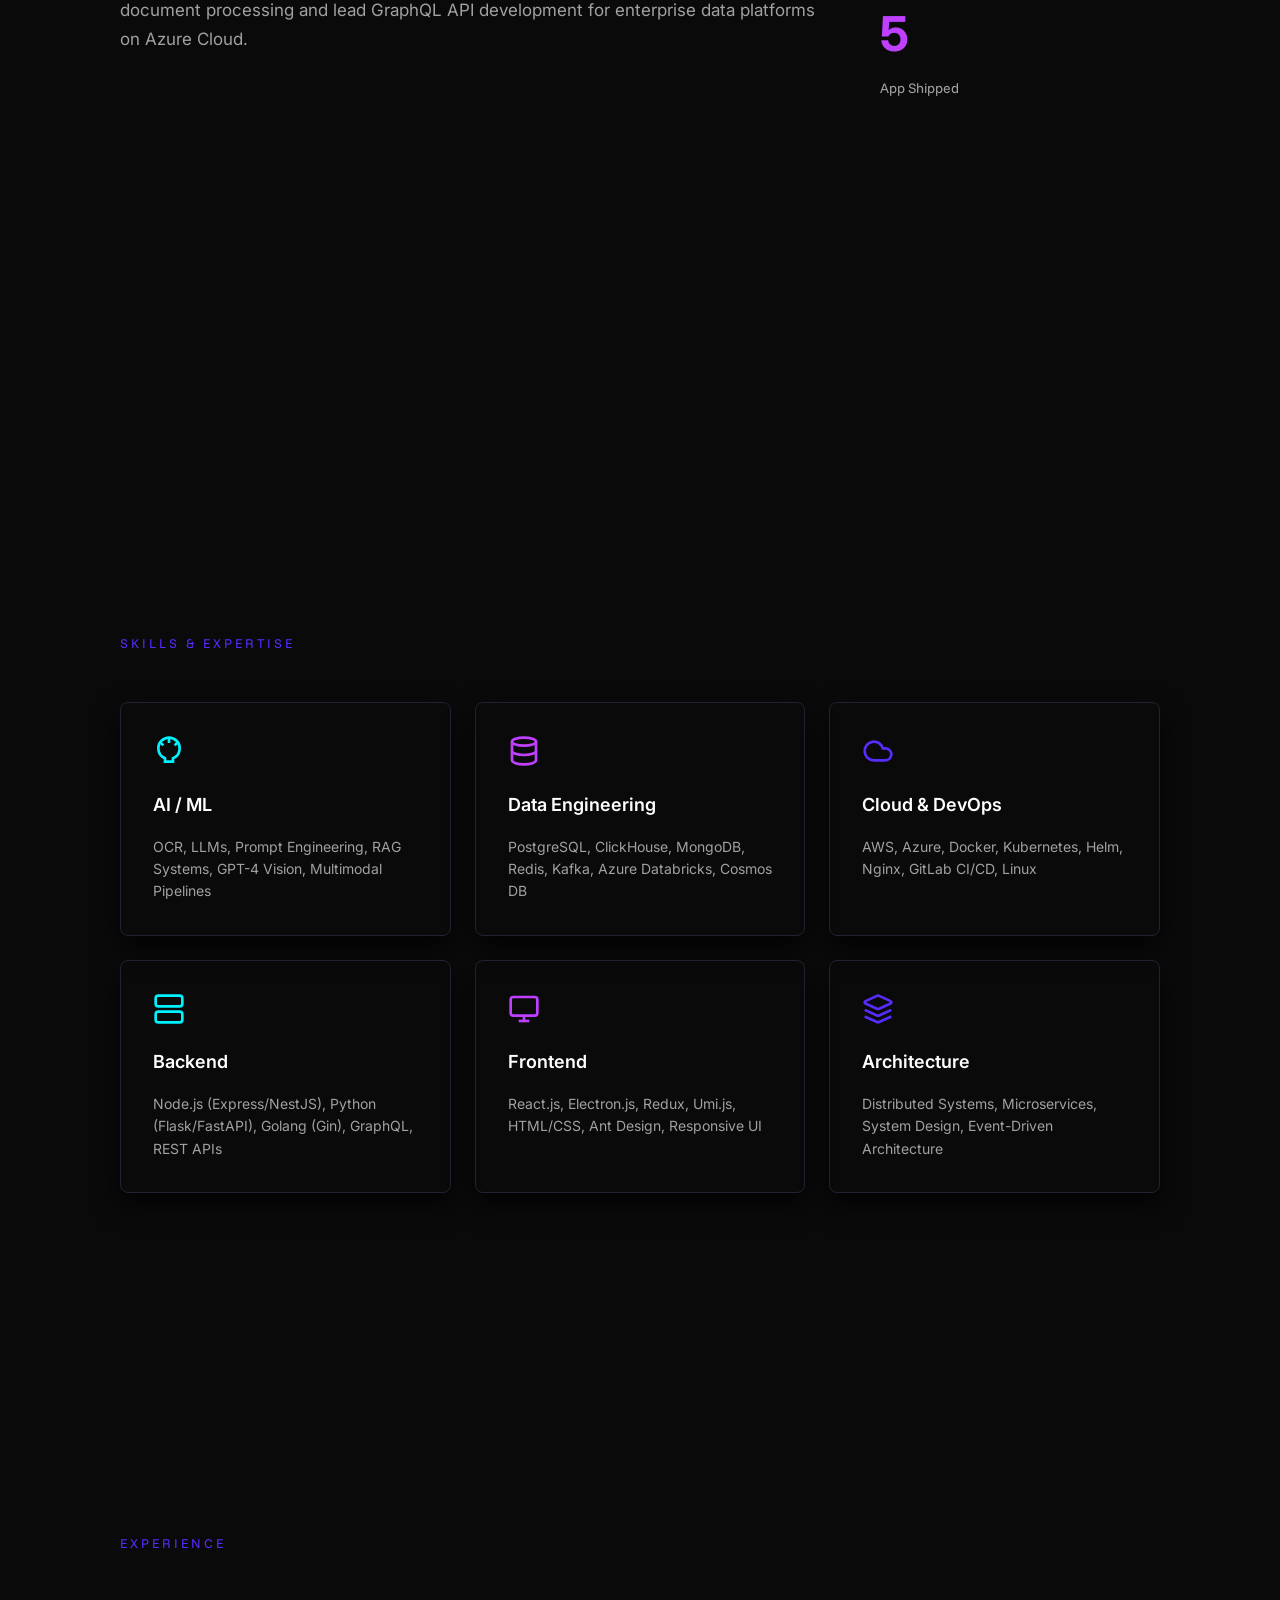
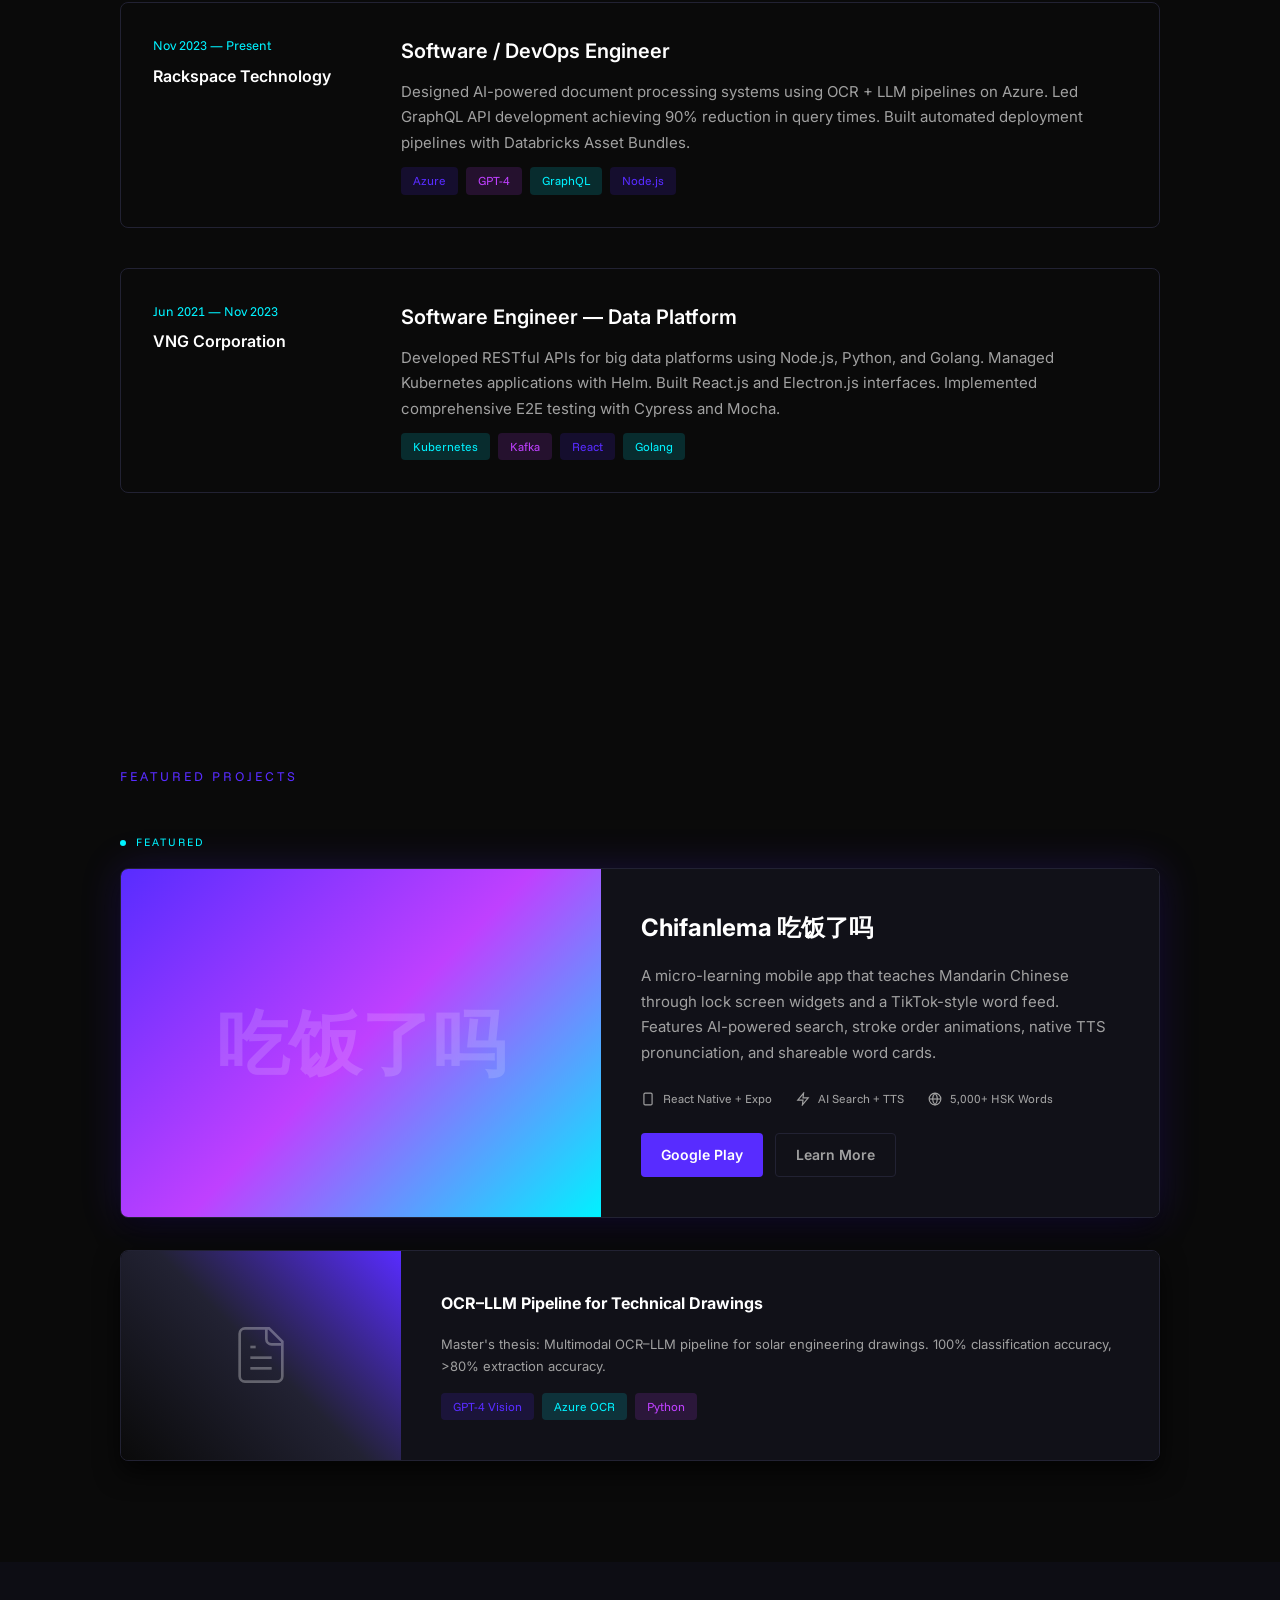
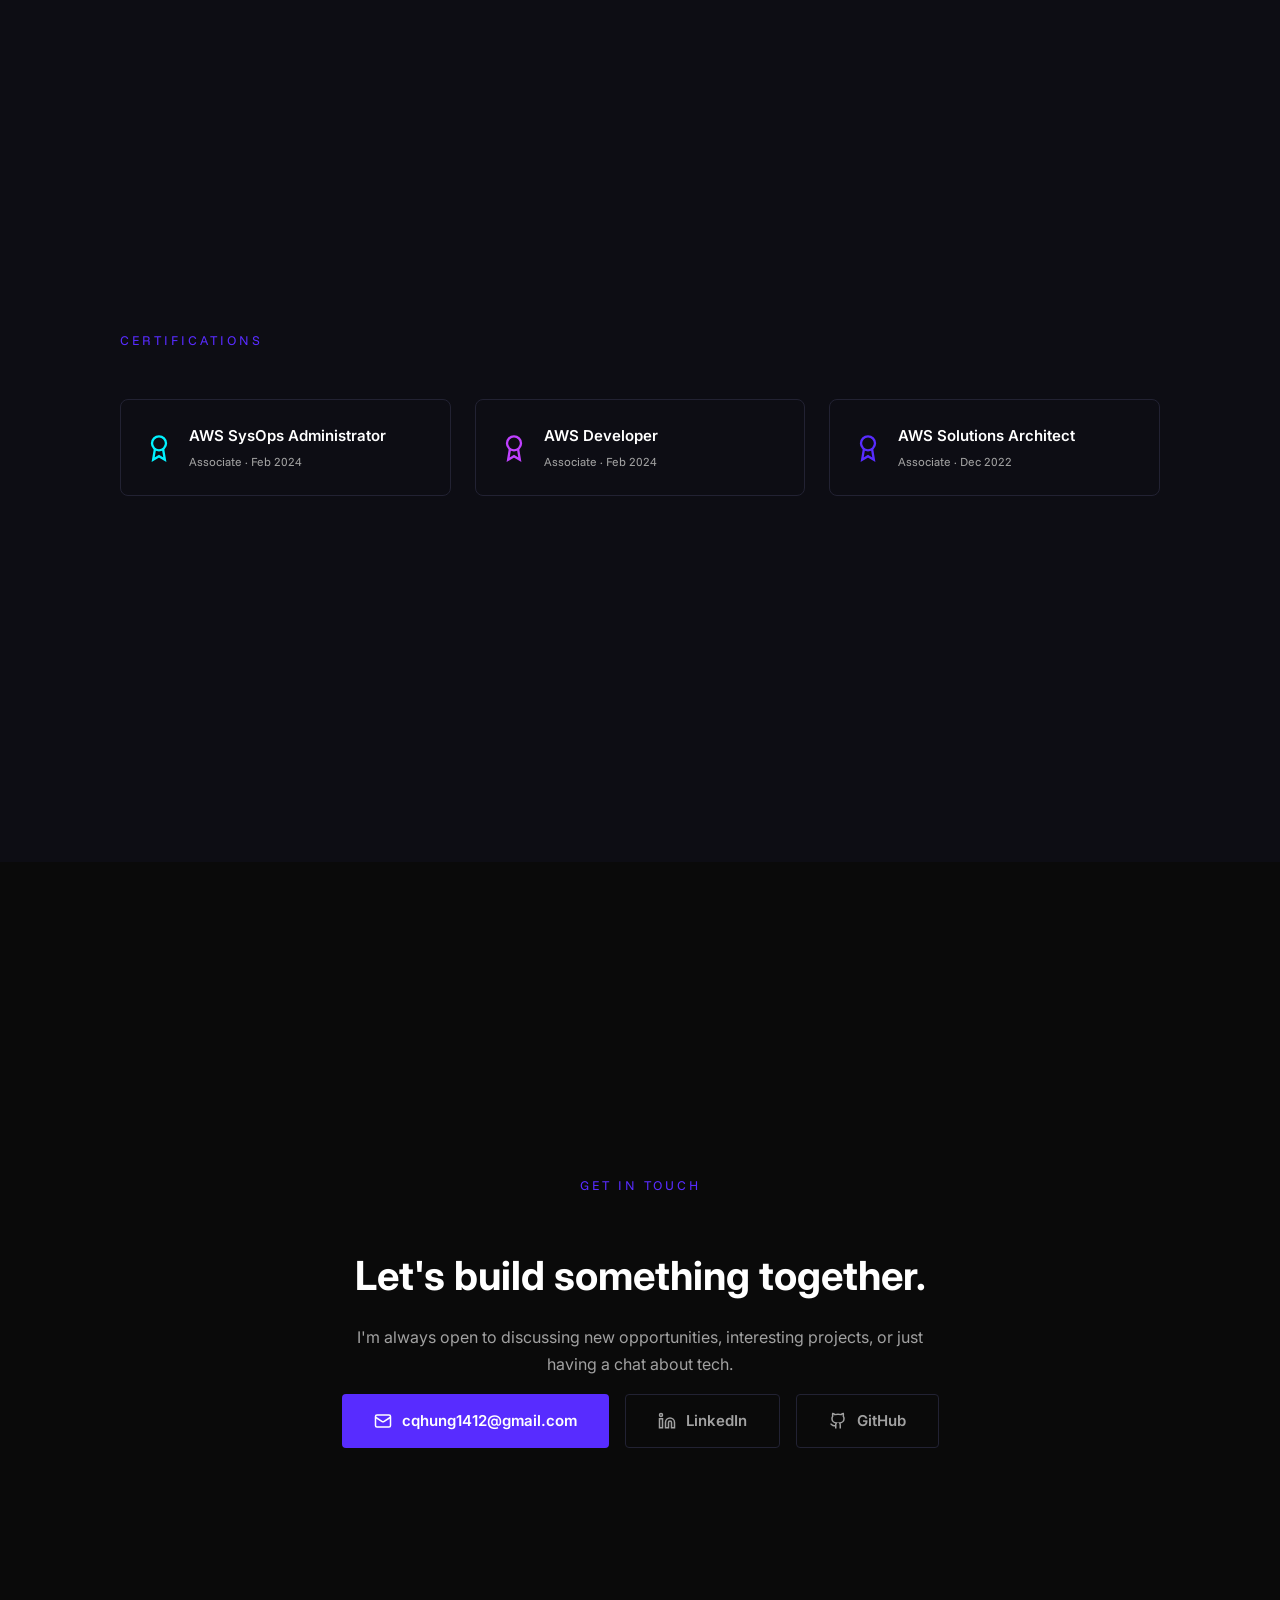
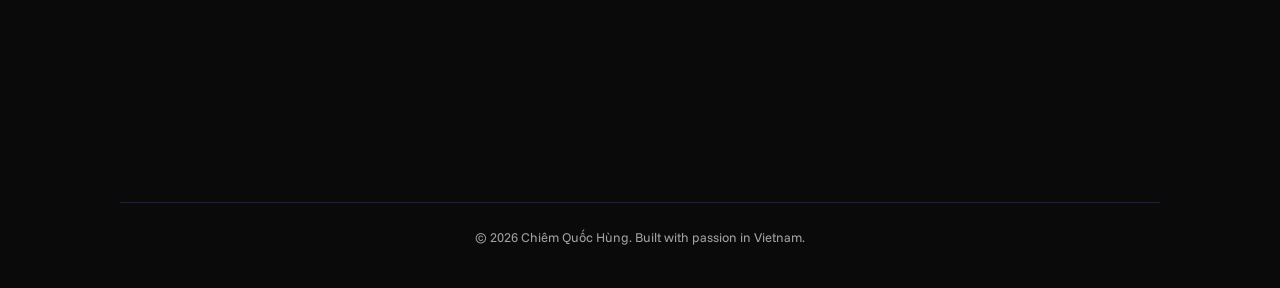
==== commit ab49490f: "feat: redesign chifanlema pages, add llms.txt" ====
--- a/index.html
+++ b/index.html
@@ -286,7 +286,7 @@
   <!-- Footer -->
   <footer class="footer">
     <div class="footer-divider"></div>
-    <p>© 2025 Chiêm Quốc Hùng. Built with passion in Vietnam.</p>
+    <p>© 2026 Chiêm Quốc Hùng. Built with passion in Vietnam.</p>
   </footer>
 
   <script src="script.js"></script>
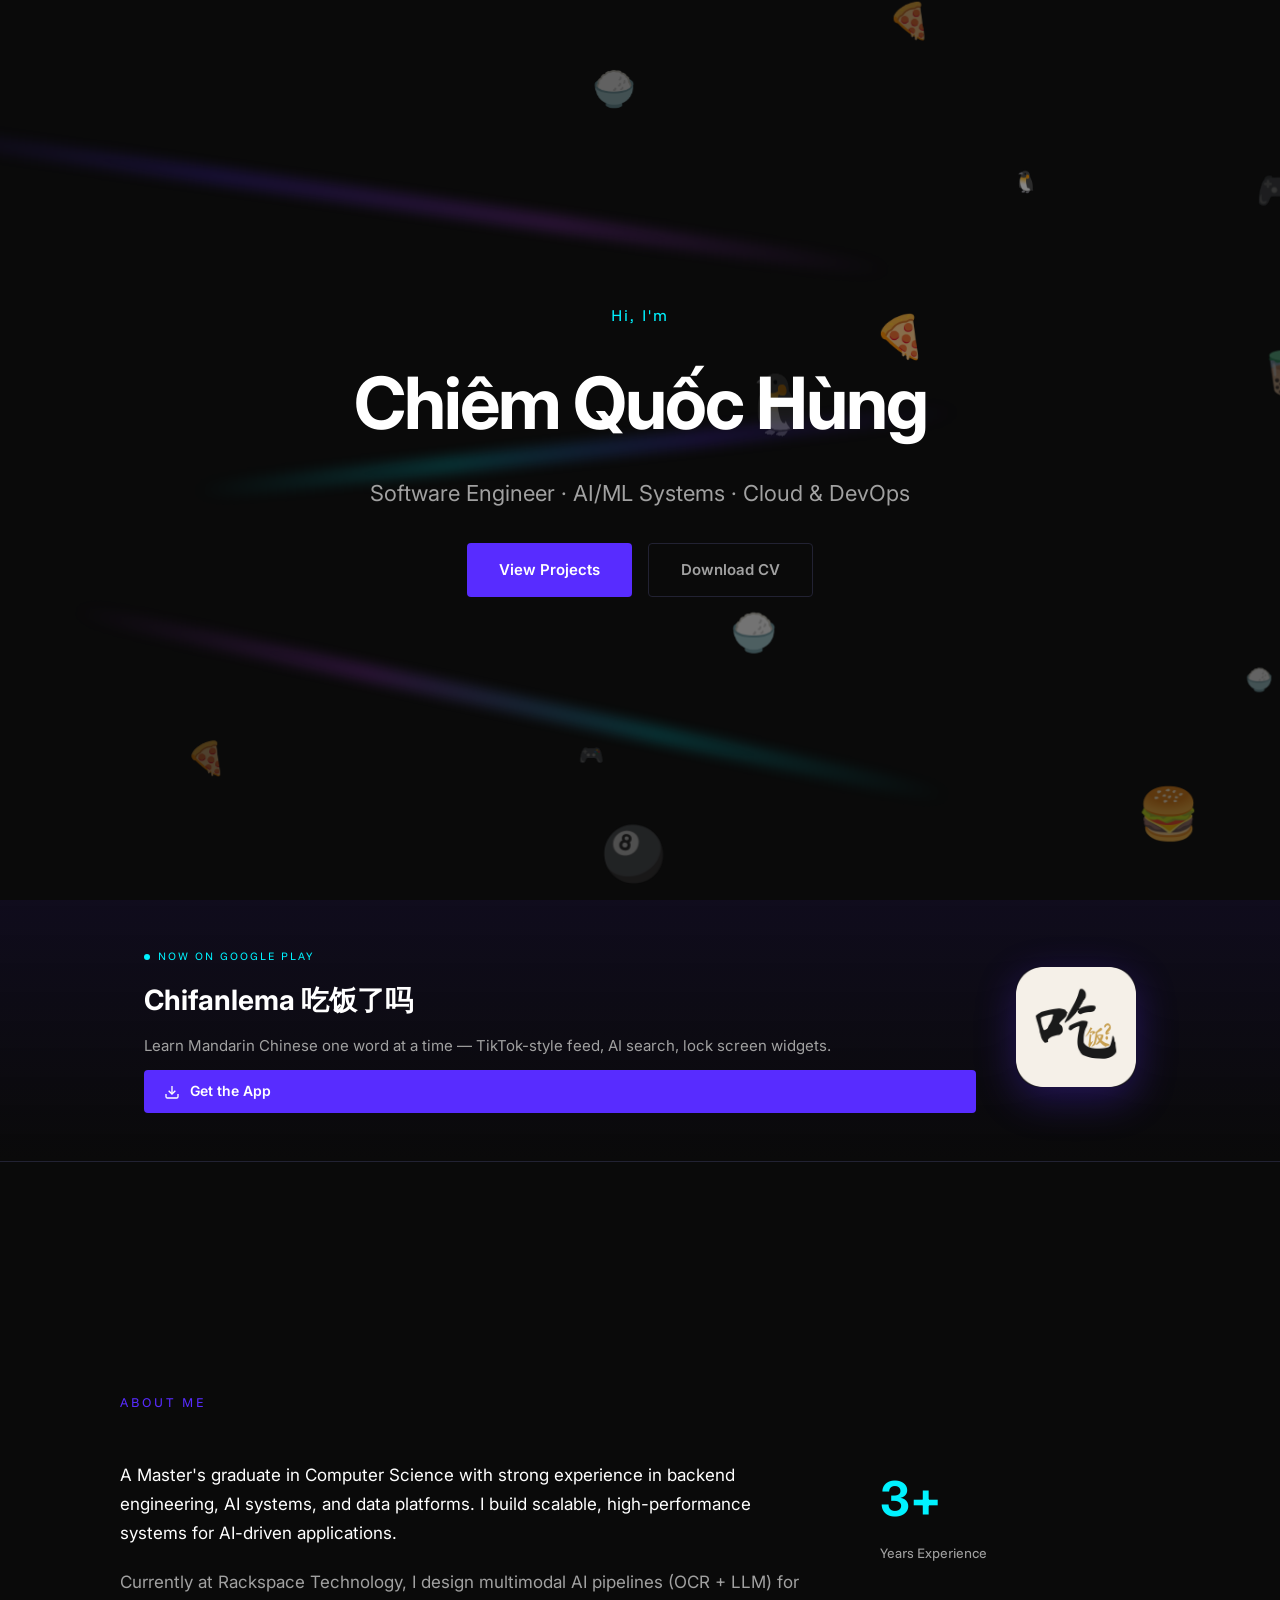
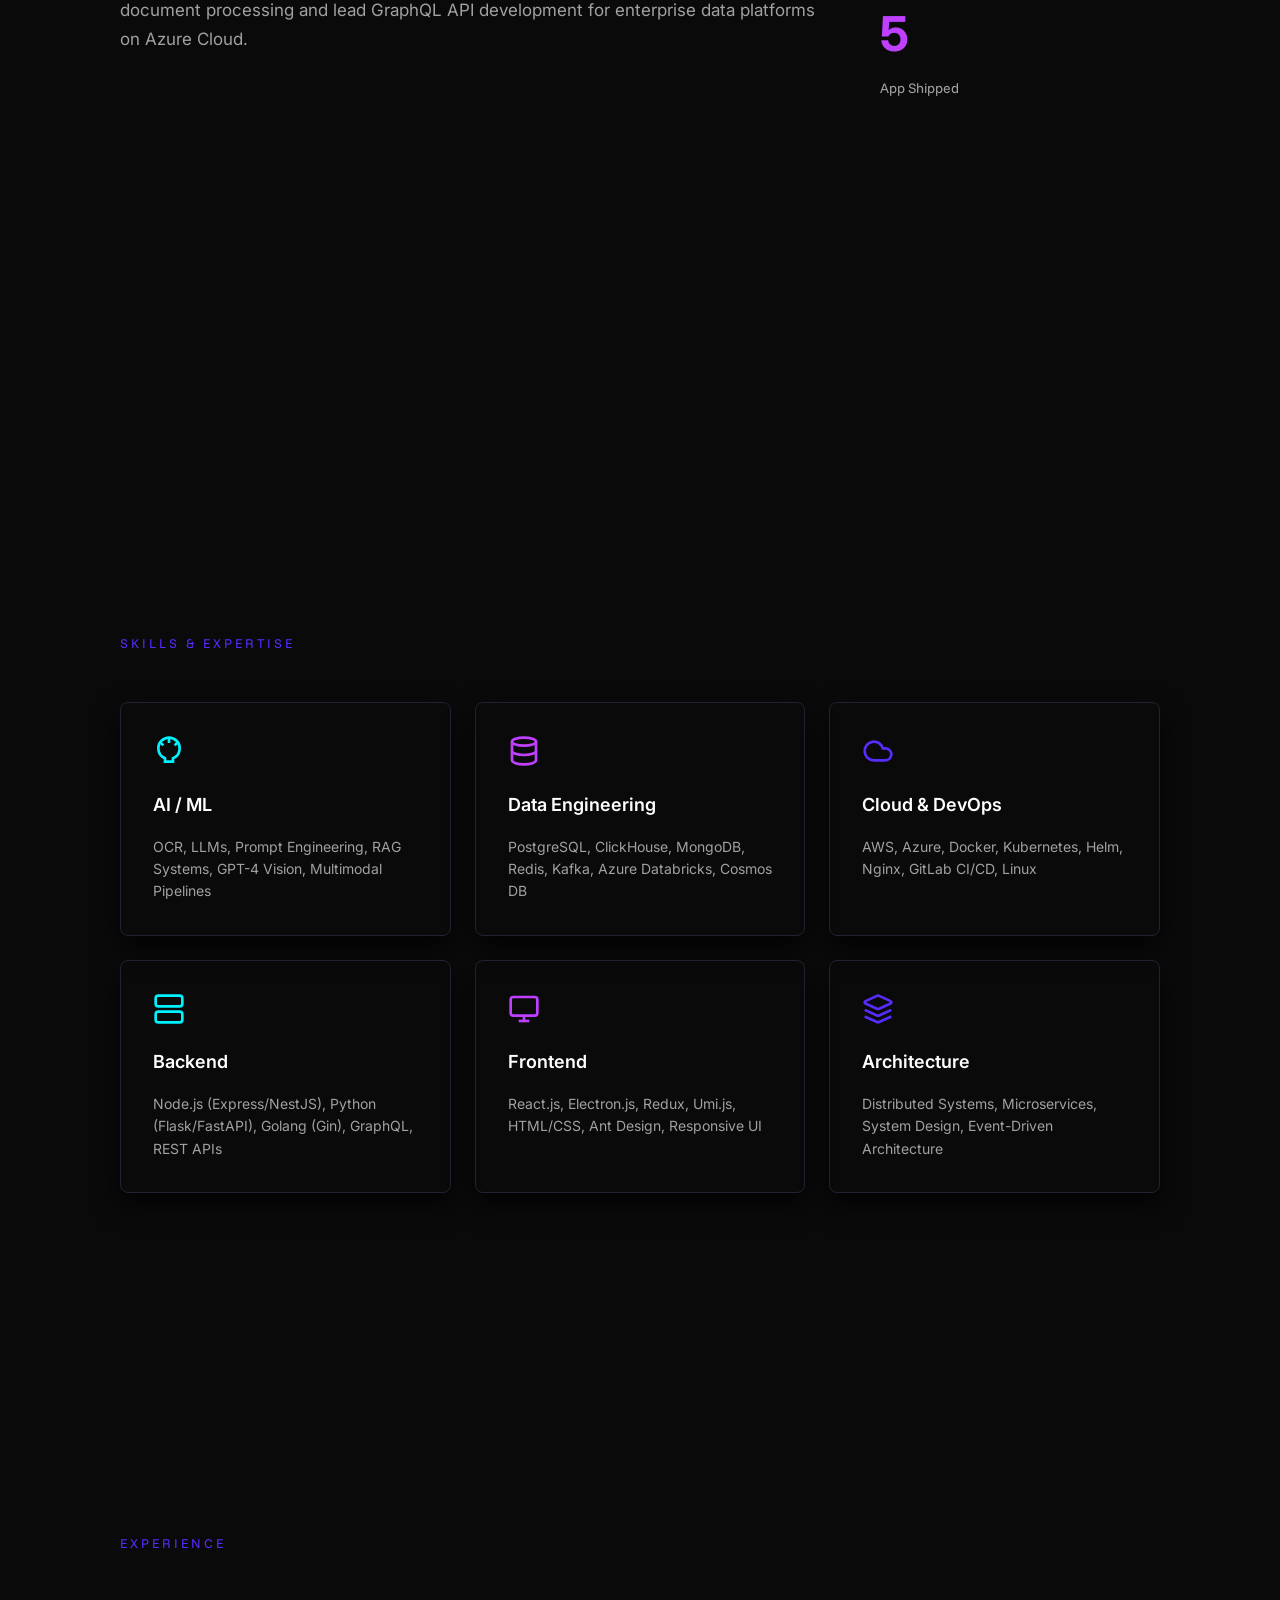
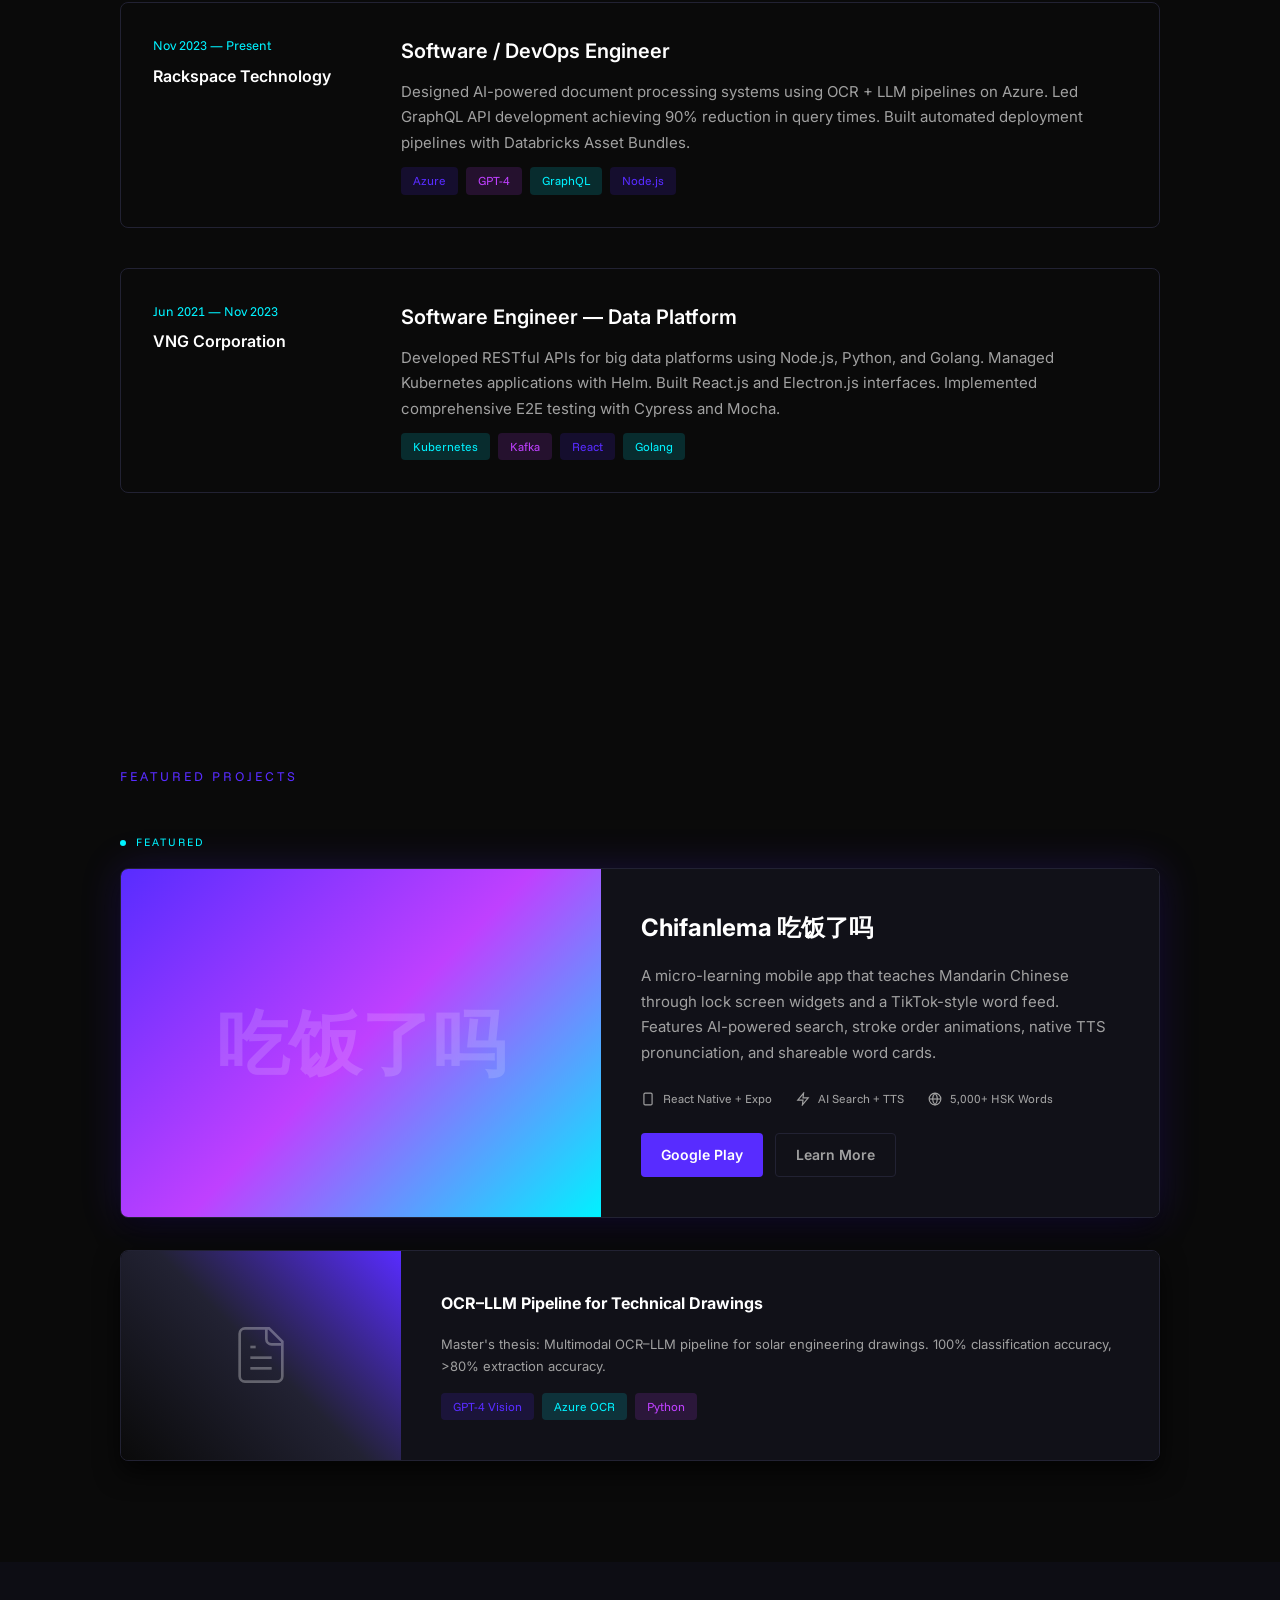
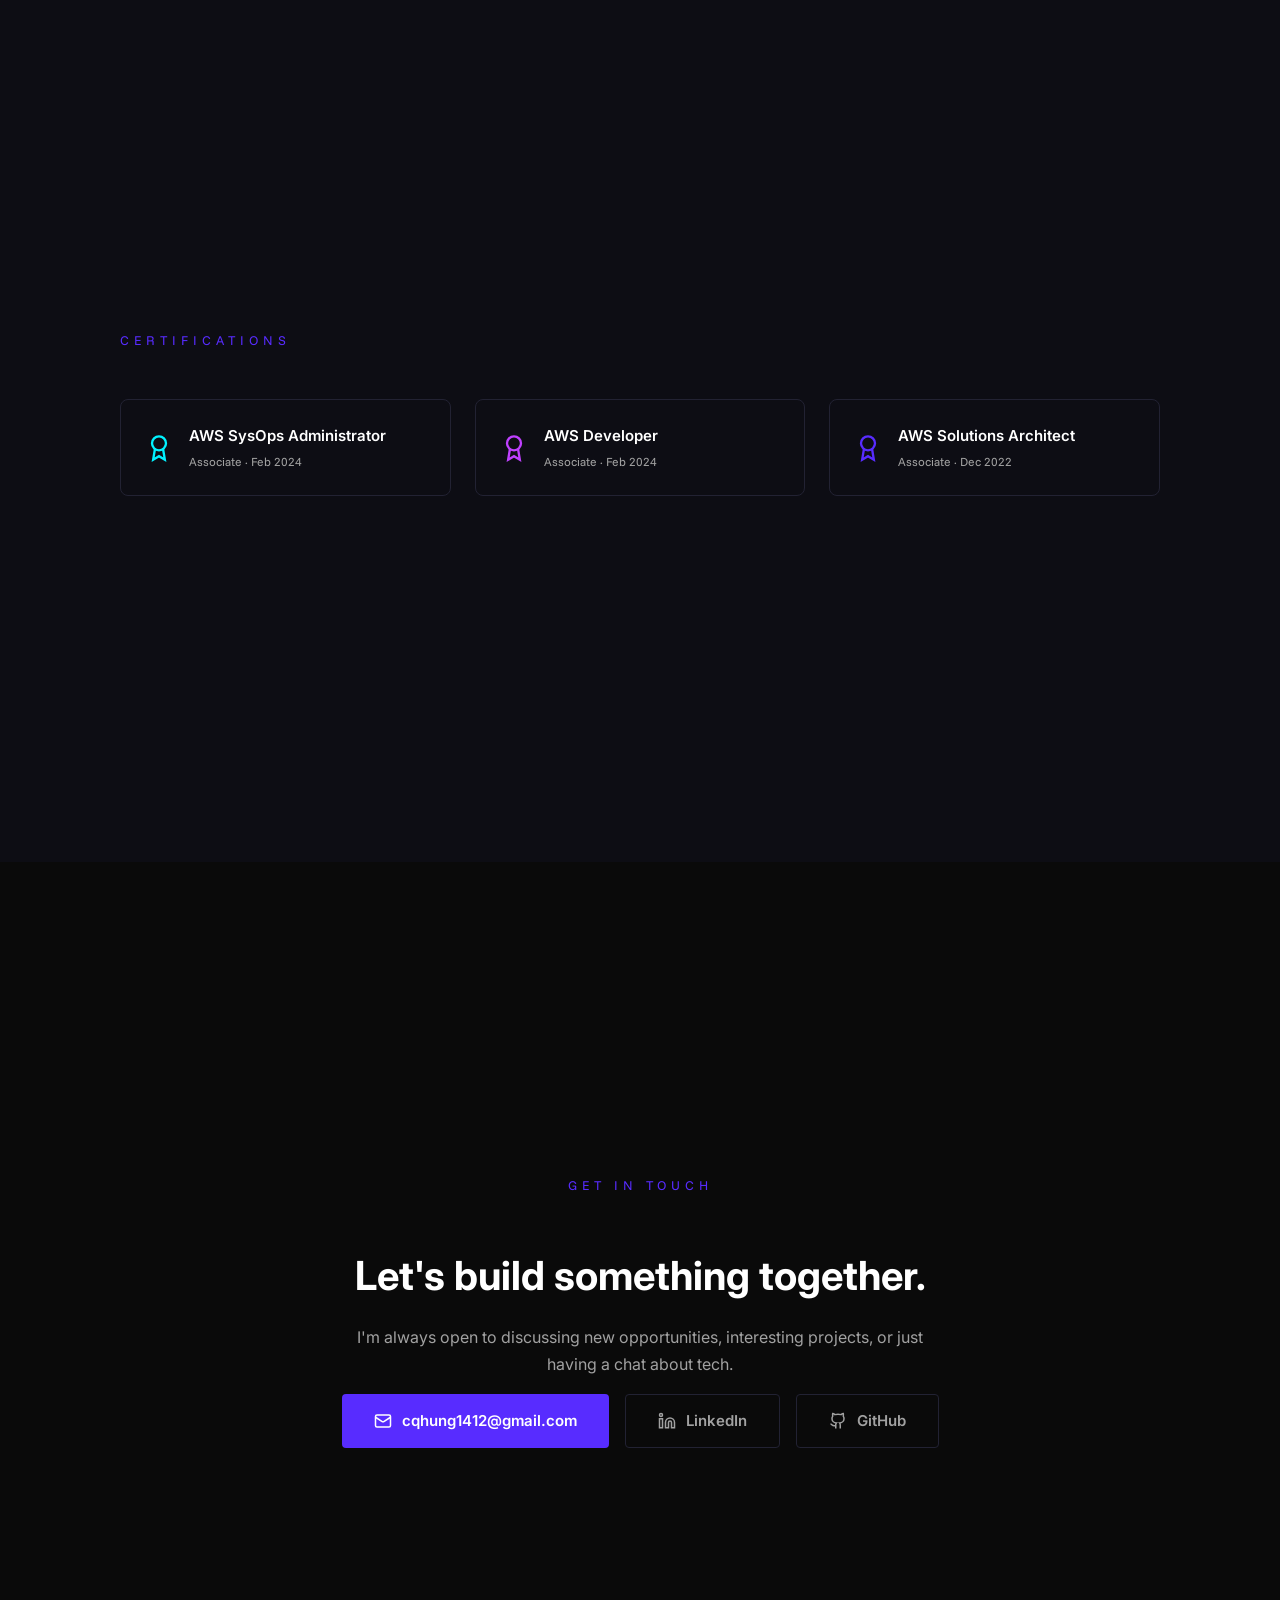
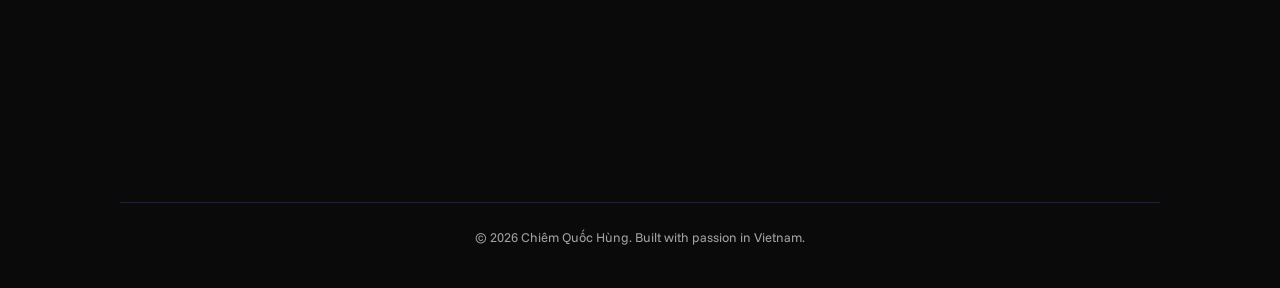
==== commit e9b73fe2: "feat: add seo" ====
--- a/index.html
+++ b/index.html
@@ -4,10 +4,65 @@
   <meta charset="UTF-8">
   <meta name="viewport" content="width=device-width, initial-scale=1.0">
   <title>Chiêm Quốc Hùng — Software Engineer</title>
+  <meta name="description" content="Chiêm Quốc Hùng is a software engineer in Vietnam specializing in AI/ML systems, cloud infrastructure (AWS & Azure), and backend engineering. Currently building multimodal AI pipelines at Rackspace Technology.">
+  <meta name="author" content="Chiêm Quốc Hùng">
+  <link rel="canonical" href="https://cqhung1412.github.io/">
   <link rel="stylesheet" href="style.css">
   <link rel="preconnect" href="https://fonts.googleapis.com">
   <link rel="preconnect" href="https://fonts.gstatic.com" crossorigin>
   <link href="https://fonts.googleapis.com/css2?family=Inter:wght@200;400;600;700&family=Funnel+Sans:wght@400;600&display=swap" rel="stylesheet">
+  <script type="application/ld+json">
+  {
+    "@context": "https://schema.org",
+    "@type": "Person",
+    "name": "Chiêm Quốc Hùng",
+    "url": "https://cqhung1412.github.io/",
+    "jobTitle": "Software Engineer",
+    "description": "Software engineer specializing in AI/ML systems, cloud infrastructure, and backend engineering.",
+    "email": "cqhung1412@gmail.com",
+    "sameAs": [
+      "https://www.linkedin.com/in/cqhung1412/",
+      "https://github.com/cqhung1412"
+    ],
+    "knowsAbout": ["AI/ML", "Cloud Computing", "Backend Engineering", "Distributed Systems", "AWS", "Azure", "Kubernetes", "GraphQL", "OCR", "LLMs"],
+    "alumniOf": [
+      {
+        "@type": "CollegeOrUniversity",
+        "name": "University of Science - VNUHCM",
+        "department": "Computer Science"
+      },
+      {
+        "@type": "CollegeOrUniversity",
+        "name": "International University - VNU HCMC",
+        "department": "Information Technology"
+      }
+    ],
+    "hasCredential": [
+      {
+        "@type": "EducationalOccupationalCredential",
+        "name": "AWS Certified SysOps Administrator – Associate",
+        "credentialCategory": "certification",
+        "dateCreated": "2024-02"
+      },
+      {
+        "@type": "EducationalOccupationalCredential",
+        "name": "AWS Certified Developer – Associate",
+        "credentialCategory": "certification",
+        "dateCreated": "2024-02"
+      },
+      {
+        "@type": "EducationalOccupationalCredential",
+        "name": "AWS Certified Solutions Architect – Associate",
+        "credentialCategory": "certification",
+        "dateCreated": "2022-12"
+      }
+    ],
+    "worksFor": {
+      "@type": "Organization",
+      "name": "Rackspace Technology"
+    }
+  }
+  </script>
 </head>
 <body>
   <!-- Floating Emojis Background -->
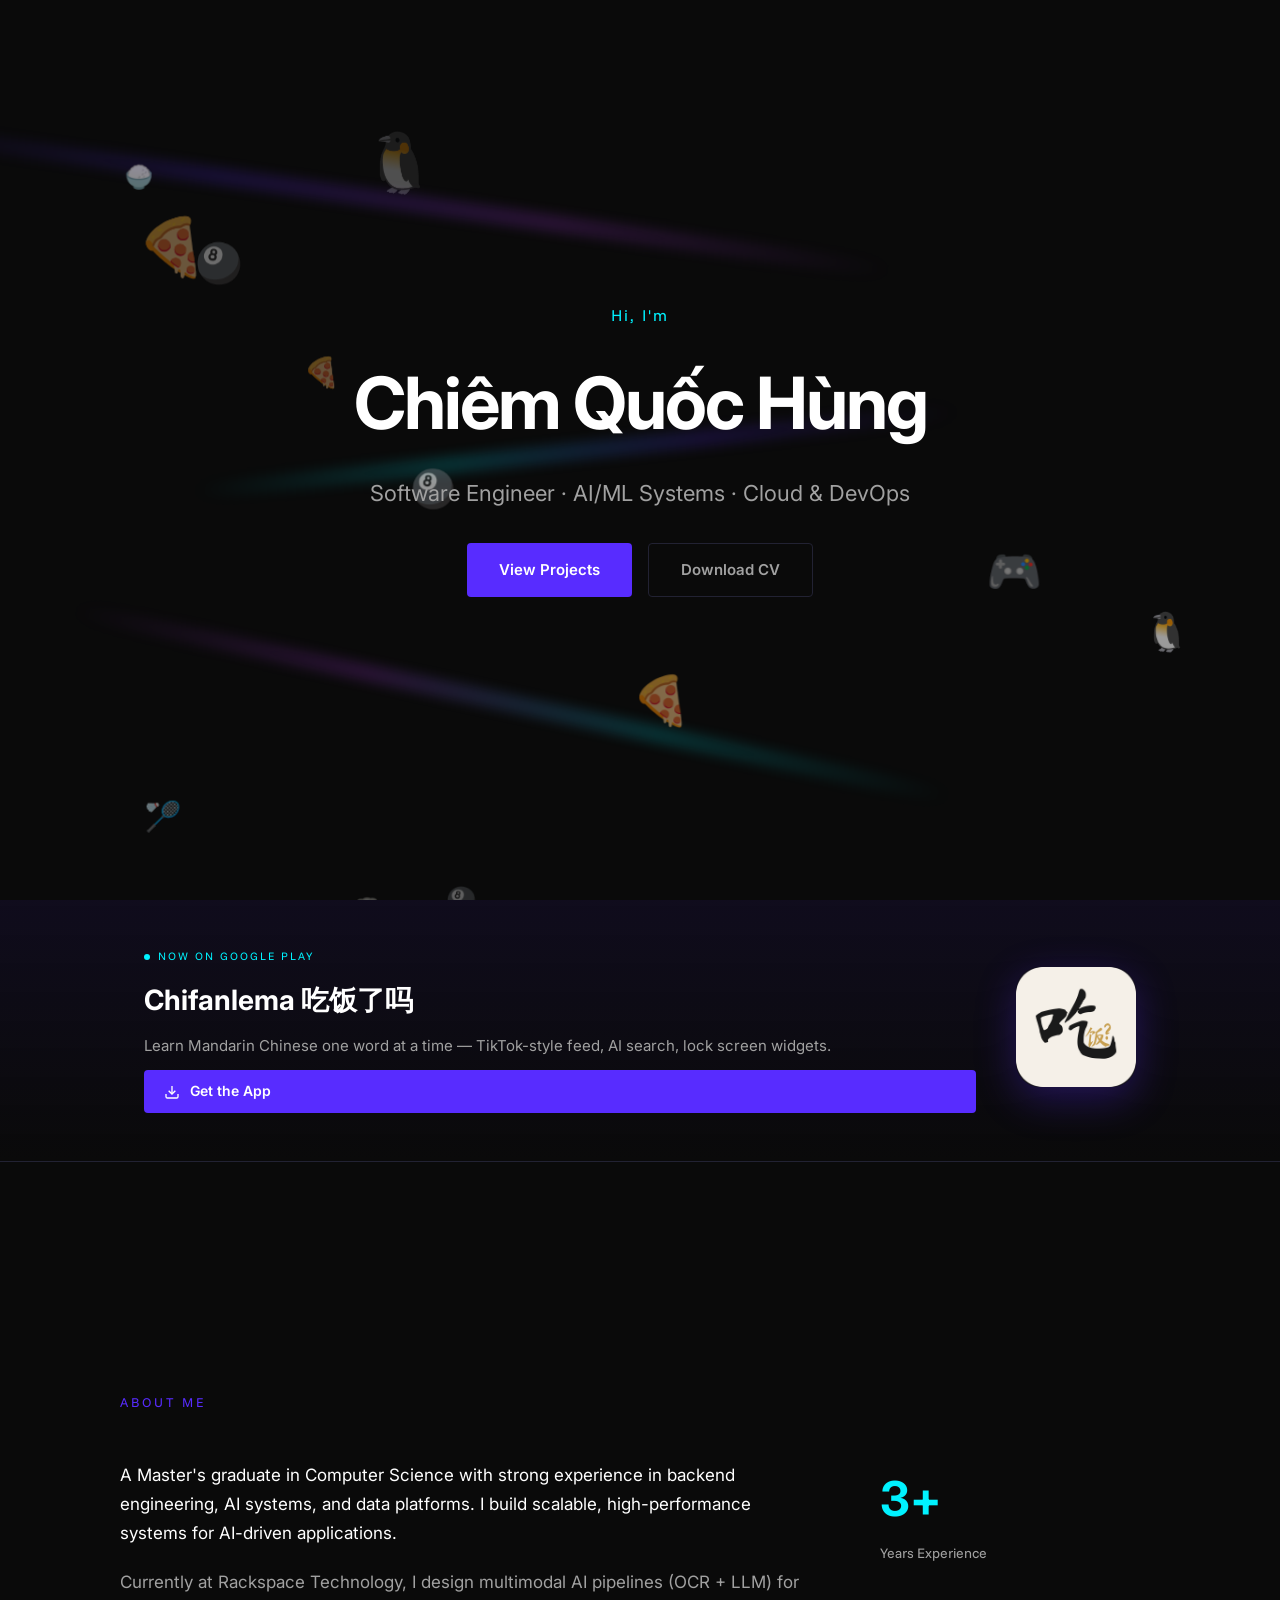
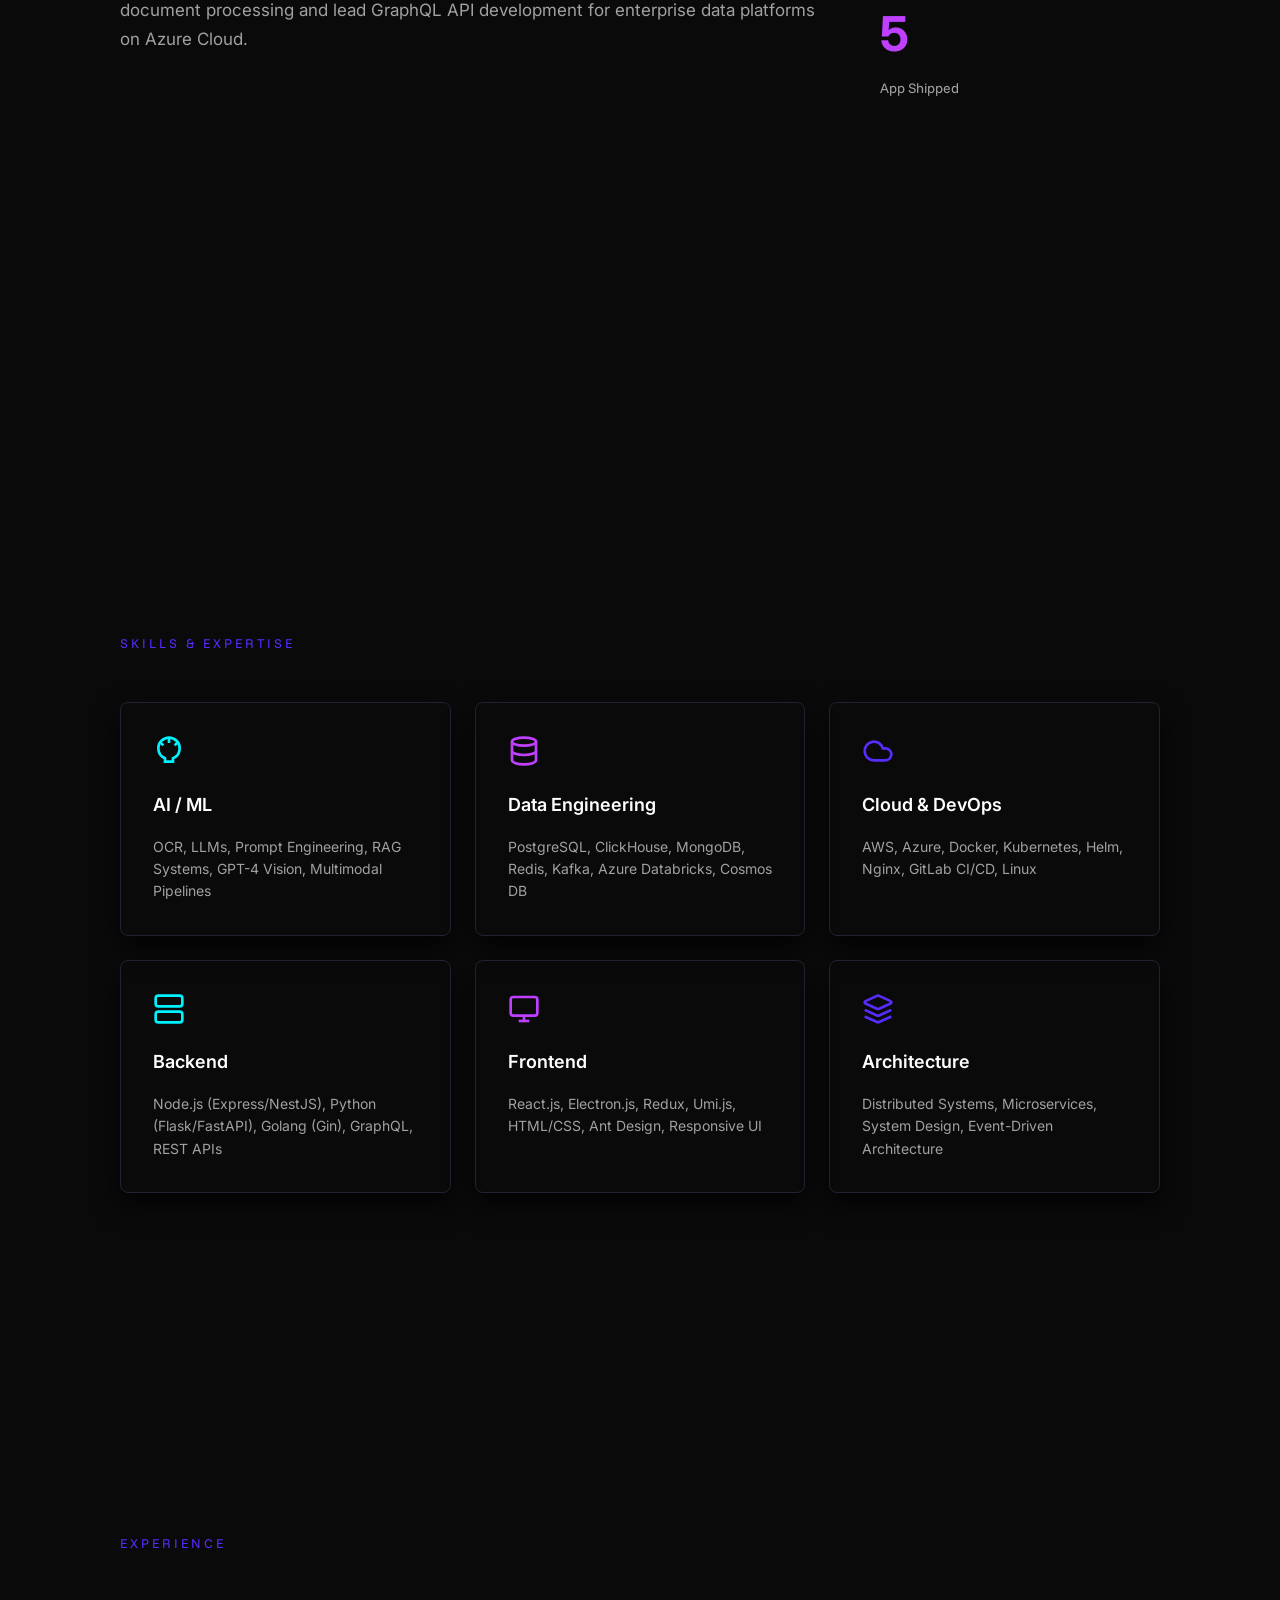
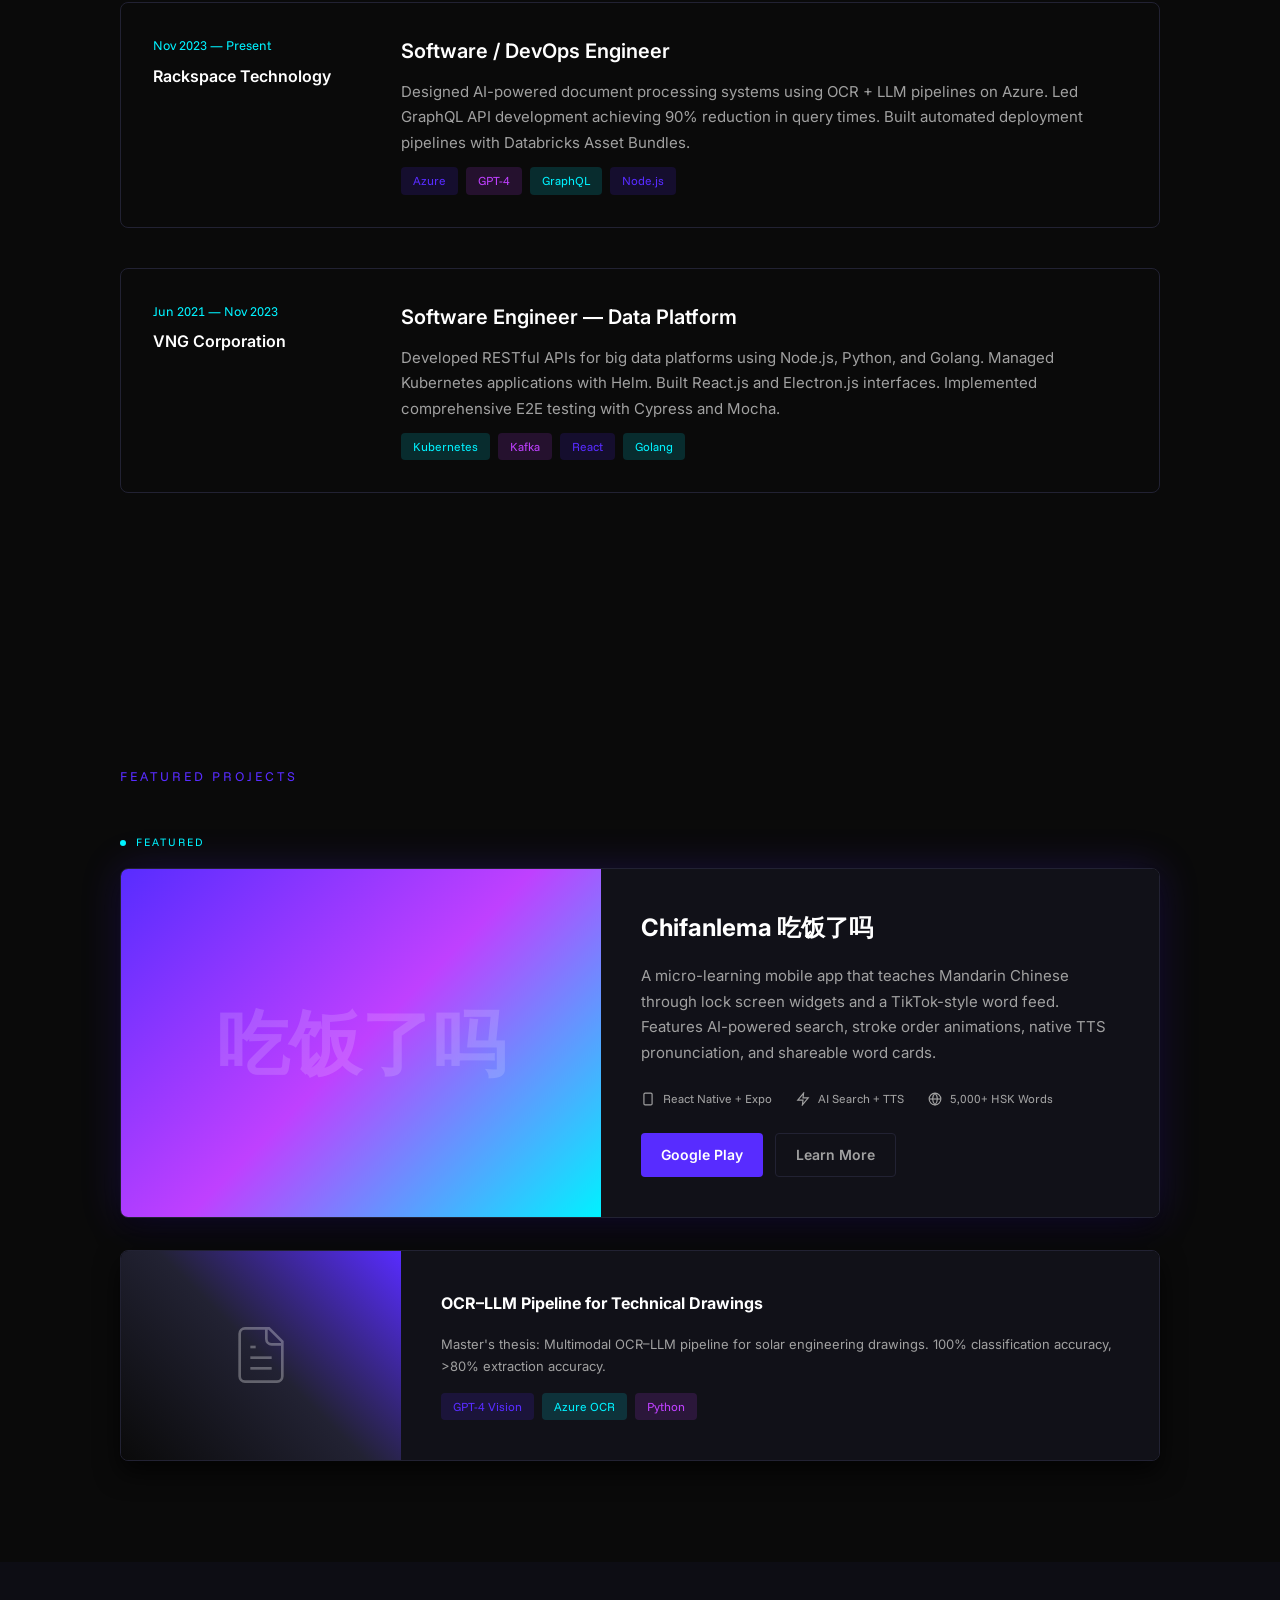
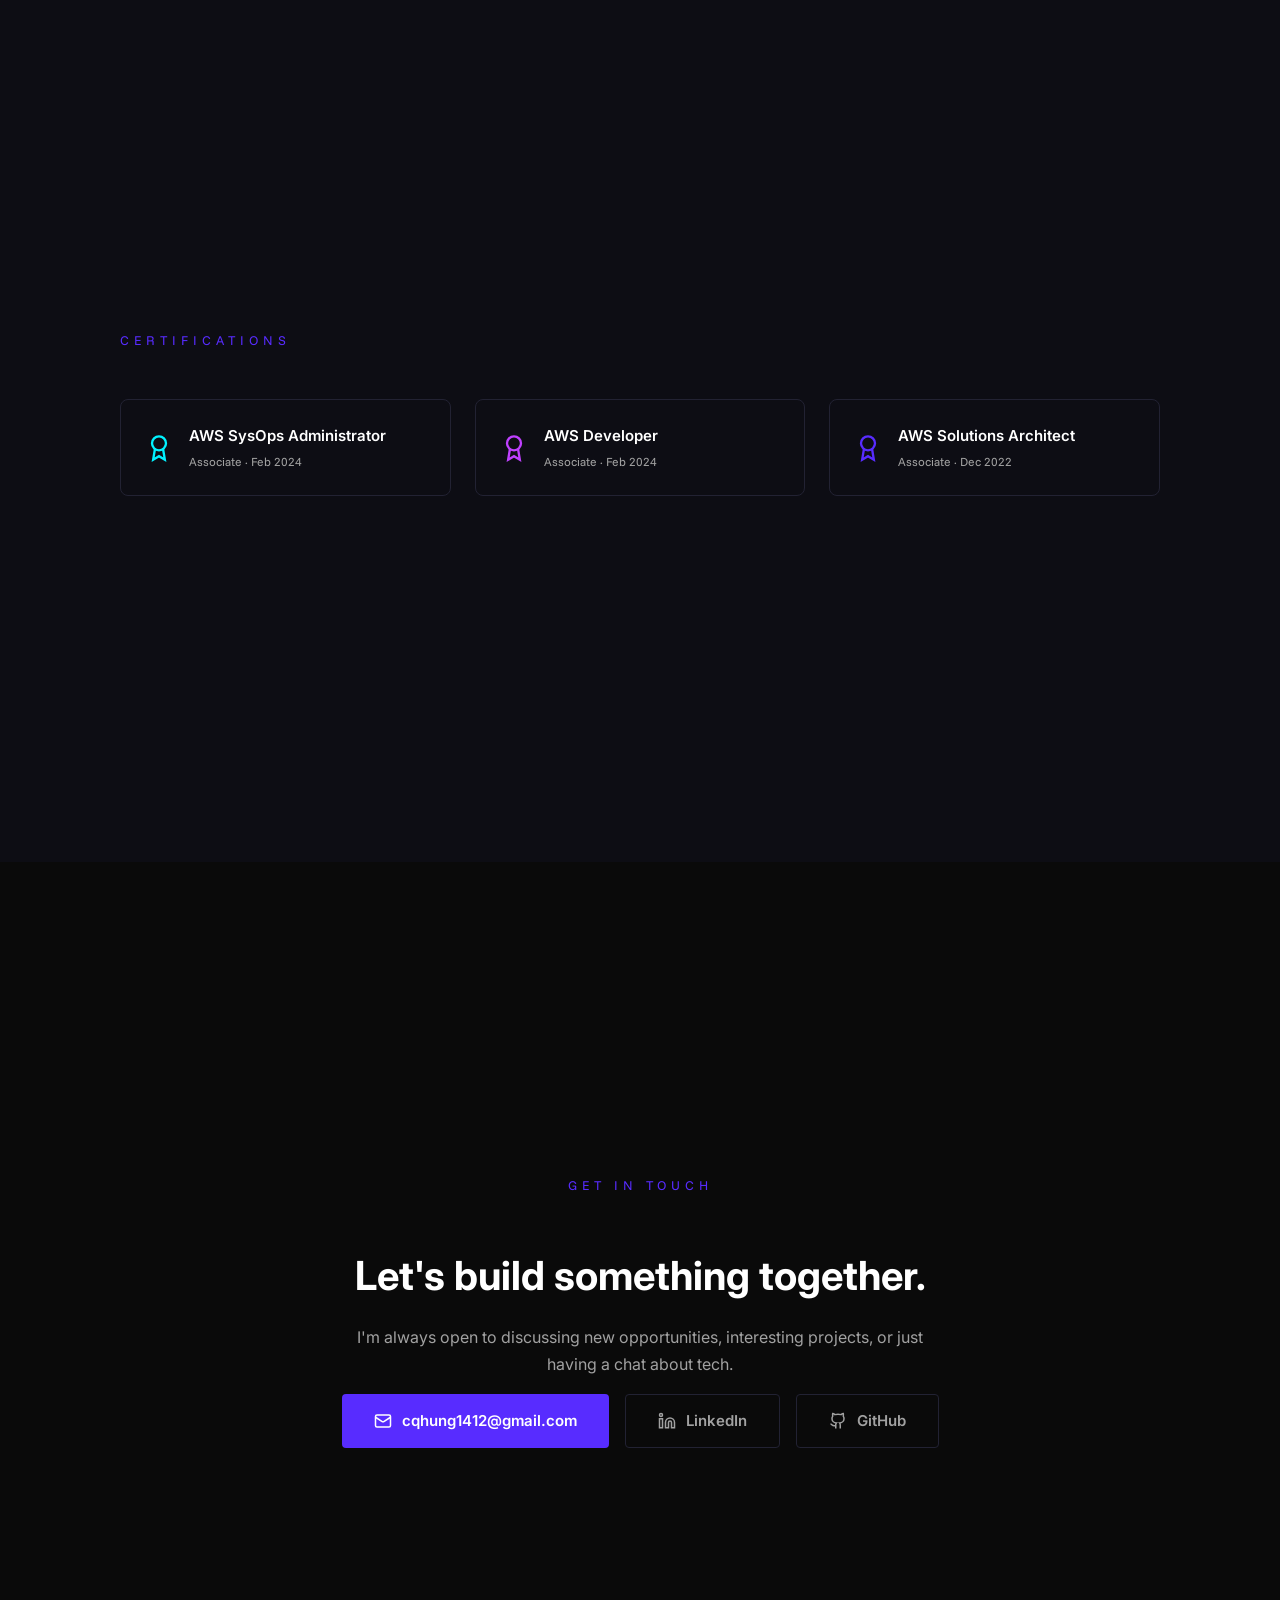
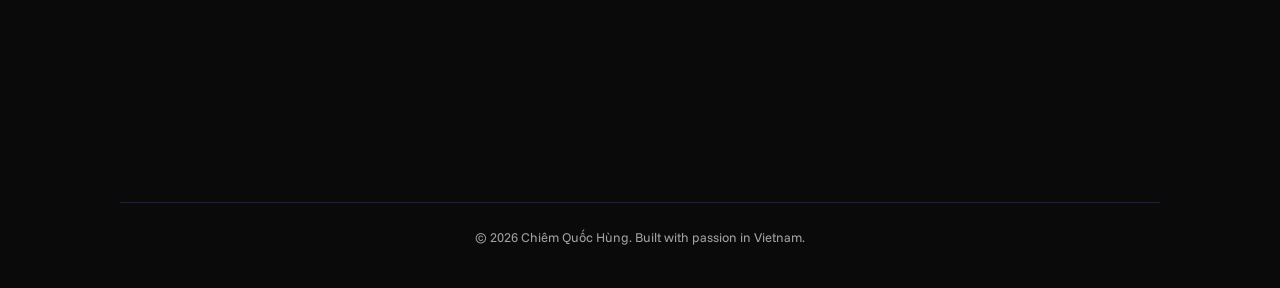
==== commit aa3c4fc2: "feat: add agent discovery <link> elements to index.html" ====
--- a/index.html
+++ b/index.html
@@ -7,6 +7,11 @@
   <meta name="description" content="Chiêm Quốc Hùng is a software engineer in Vietnam specializing in AI/ML systems, cloud infrastructure (AWS & Azure), and backend engineering. Currently building multimodal AI pipelines at Rackspace Technology.">
   <meta name="author" content="Chiêm Quốc Hùng">
   <link rel="canonical" href="https://cqhung1412.github.io/">
+  <!-- Agent Discovery -->
+  <link rel="service-doc" href="/.well-known/api-catalog">
+  <link rel="describedby" href="/.well-known/mcp/server-card.json" type="application/json">
+  <link rel="auth" href="/auth.md">
+  <link rel="ai-content" href="/llms.txt" type="text/plain">
   <link rel="stylesheet" href="style.css">
   <link rel="preconnect" href="https://fonts.googleapis.com">
   <link rel="preconnect" href="https://fonts.gstatic.com" crossorigin>
